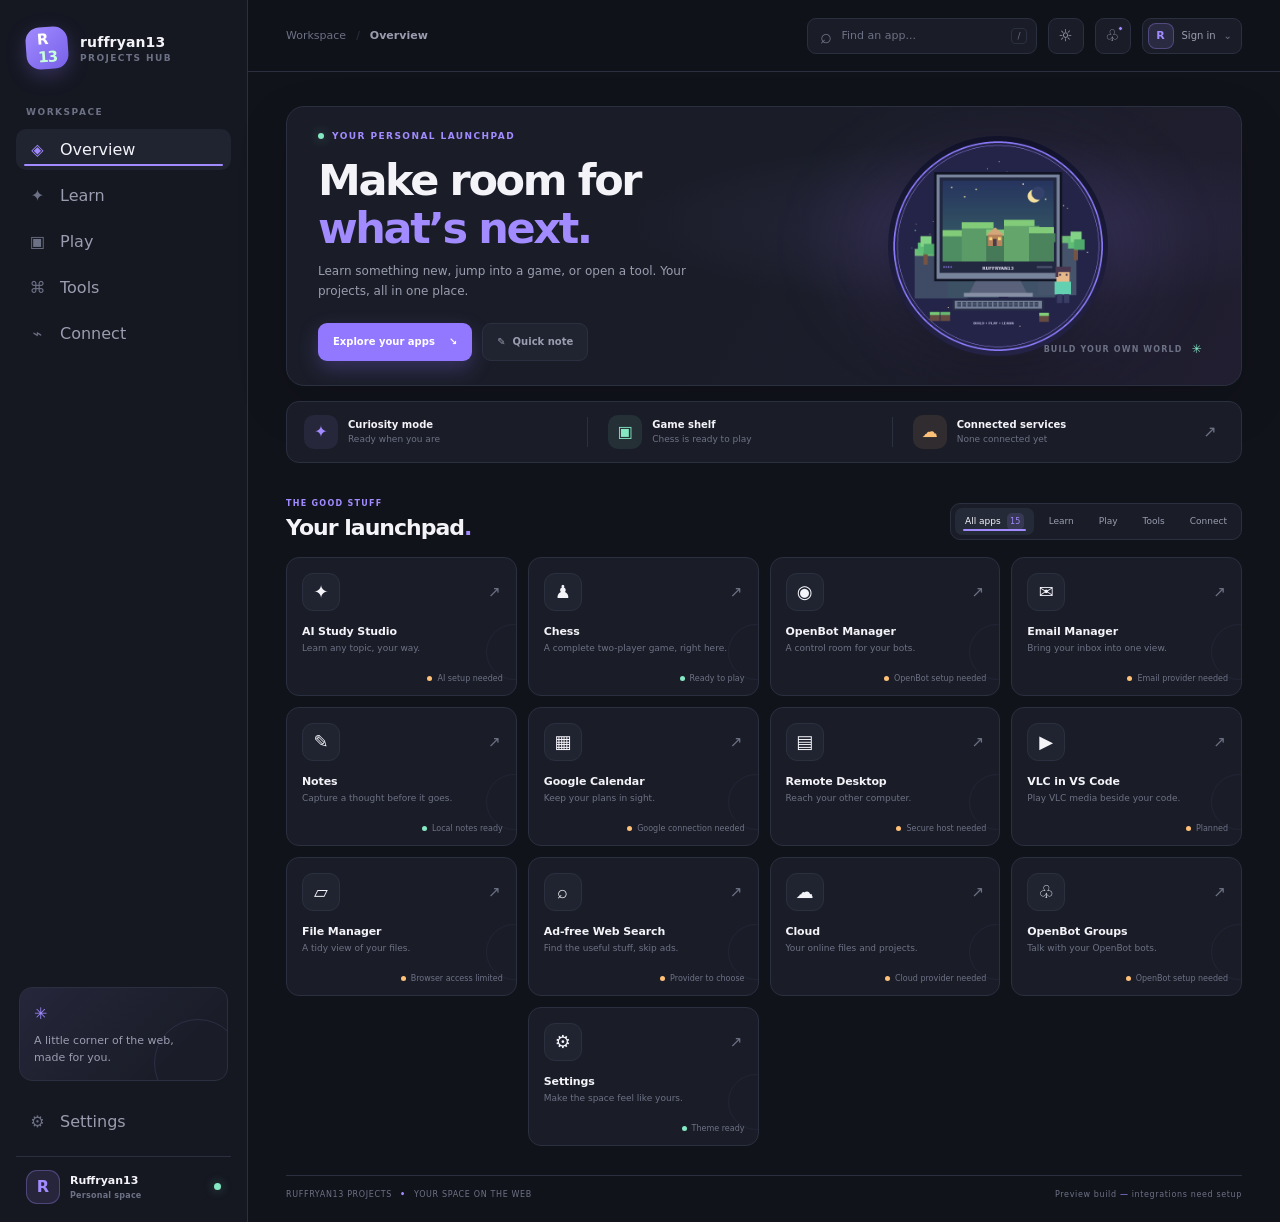
==== index.html @ ab5a40c3 "Embed global motion inline for immediate GitHub Pages coverage" ====
<!doctype html>
<html lang="en" data-theme="dark">
<head>
<meta charset="utf-8"><meta name="viewport" content="width=device-width,initial-scale=1"><meta name="theme-color" content="#11131b"><meta name="description" content="Ruffryan13 Projects — a personal hub for learning, games, and useful tools."><title>Ruffryan13 Projects</title>
<link rel="icon" href="ruffryan13-world.png" type="image/png">
<link rel="stylesheet" href="styles.css?v=motion-inline-v1">
<style>
html{scroll-behavior:smooth}.welcome-copy{animation:fadeUp .72s cubic-bezier(.22,1,.36,1) both}.hero-art-wrap{animation:heroIn .9s cubic-bezier(.22,1,.36,1) .08s both}.quick-strip,.launch-section{animation:fadeUp .65s cubic-bezier(.22,1,.36,1) .18s both}.app-card{animation:fadeUp .45s cubic-bezier(.22,1,.36,1) both;animation-delay:var(--app-delay,0ms);transition:transform .24s cubic-bezier(.22,1,.36,1),border-color .18s,background .18s}.app-card:hover{transform:translateY(-5px) scale(1.012)}.app-card:active{transform:translateY(-1px) scale(.985)}.app-card .card-arrow,.app-card .app-icon{transition:transform .24s cubic-bezier(.22,1,.36,1),filter .18s}.app-card:hover .card-arrow{transform:translate(3px,-3px) rotate(4deg)}.app-card:hover .app-icon{transform:rotate(-4deg) scale(1.08);filter:brightness(1.12)}.button,.icon-button,.filter-chip,.nav-item,.chess-control,.chess-bot-select,.chess-promotion-choice,.strip-arrow,.dialog-close{transition:transform .18s cubic-bezier(.22,1,.36,1),background .18s,color .18s,border-color .18s,box-shadow .18s}.button:hover,.icon-button:hover,.filter-chip:hover,.nav-item:hover,.chess-control:hover,.chess-bot-select:hover,.chess-promotion-choice:hover,.strip-arrow:hover,.dialog-close:hover{transform:translateY(-2px)}.button:active,.icon-button:active,.filter-chip:active,.nav-item:active,.chess-control:active,.chess-promotion-choice:active,.strip-arrow:active,.dialog-close:active{transform:translateY(0) scale(.96);transition-duration:.08s}.nav-item,.filter-chip{position:relative;overflow:hidden}.nav-item::after,.filter-chip::after{content:"";position:absolute;left:8px;right:8px;bottom:4px;height:2px;border-radius:99px;background:var(--purple);transform:scaleX(0);opacity:0;transition:transform .24s cubic-bezier(.22,1,.36,1),opacity .18s}.nav-item.active::after,.filter-chip.selected::after{transform:scaleX(1);opacity:1}.search-box{transition:transform .22s,border-color .18s,box-shadow .18s}.search-box:focus-within{transform:translateY(-1px);box-shadow:0 8px 24px #9277ff18}.notification-popover{transform-origin:top right;animation:popoverIn .22s cubic-bezier(.22,1,.36,1) both}.app-dialog[open]{animation:dialogIn .32s cubic-bezier(.22,1,.36,1) both}.toast.visible{animation:toastIn .34s cubic-bezier(.22,1,.36,1) both}.profile-chip{transition:transform .18s}.profile-chip:hover{transform:translateY(-2px)}.chess-square{transition:transform .12s,filter .12s,box-shadow .18s,background .18s}.chess-square:hover{filter:brightness(1.06);transform:scale(.975)}.chess-square:active{transform:scale(.92)}.chess-square.is-selected{animation:selectedSquare .32s cubic-bezier(.22,1,.36,1) both}.chess-square.is-last-move{animation:lastMoveGlow .42s ease both}.chess-piece{transition:transform .22s cubic-bezier(.22,1,.36,1),filter .18s}.chess-square:hover .chess-piece{transform:translateY(-3px) scale(1.04)}.chess-move-list li{animation:moveRowIn .28s cubic-bezier(.22,1,.36,1) both}.chess-promotion,.chess-draw-claim{animation:fadeUp .25s cubic-bezier(.22,1,.36,1) both}@keyframes fadeUp{from{opacity:0;transform:translateY(18px)}to{opacity:1;transform:translateY(0)}}@keyframes heroIn{from{opacity:0;transform:translateY(22px) scale(.94) rotate(1deg)}to{opacity:1;transform:translateY(0) scale(1) rotate(0)}}@keyframes popoverIn{from{opacity:0;transform:translateY(-8px) scale(.96)}to{opacity:1;transform:translateY(0) scale(1)}}@keyframes dialogIn{from{opacity:0;transform:translateY(16px) scale(.96)}to{opacity:1;transform:translateY(0) scale(1)}}@keyframes toastIn{from{opacity:0;transform:translateY(14px) scale(.98)}to{opacity:1;transform:translateY(0) scale(1)}}@keyframes selectedSquare{0%{transform:scale(.94)}55%{transform:scale(1.035)}100%{transform:scale(1)}}@keyframes lastMoveGlow{0%{filter:brightness(1.3)}100%{filter:brightness(1)}}@keyframes moveRowIn{from{opacity:0;transform:translateX(6px)}to{opacity:1;transform:translateX(0)}}@media(prefers-reduced-motion:reduce){html{scroll-behavior:auto}*,*::before,*::after{animation-duration:.01ms!important;animation-iteration-count:1!important;transition-duration:.01ms!important}}
</style>
<script src="chess.js?v=motion-inline-v1" defer></script><script src="app.js?v=motion-inline-v1" defer></script><script src="chess-bot-addon.js?v=motion-inline-v1" defer></script>
</head>
<body>
<div class="app-shell">
<aside class="sidebar" aria-label="Main navigation"><a class="brand" href="#" aria-label="Ruffryan13 Projects home"><span class="brand-mark">R<span>13</span></span><span class="brand-copy"><strong>ruffryan13</strong><small>PROJECTS HUB</small></span></a><div class="side-label">WORKSPACE</div><nav class="side-nav"><button class="nav-item active" data-filter="all"><span>◈</span> Overview</button><button class="nav-item" data-filter="learn"><span>✦</span> Learn</button><button class="nav-item" data-filter="play"><span>▣</span> Play</button><button class="nav-item" data-filter="tools"><span>⌘</span> Tools</button><button class="nav-item" data-filter="connect"><span>⌁</span> Connect</button></nav><div class="side-spacer"></div><div class="sidebar-note"><span class="note-spark">✳</span><p>A little corner of the web, made for you.</p></div><button class="nav-item side-settings" data-open="settings"><span>⚙</span> Settings</button><div class="profile-chip"><span class="avatar">R</span><span><strong>Ruffryan13</strong><small>Personal space</small></span><span class="profile-dot" aria-label="Offline preview"></span></div></aside>
<main class="main-content"><header class="topbar"><div class="breadcrumbs"><span>Workspace</span><i>/</i><strong id="crumb-current">Overview</strong></div><div class="top-actions"><label class="search-box"><span aria-hidden="true">⌕</span><input id="app-search" type="search" placeholder="Find an app..." aria-label="Find an app"><kbd>/</kbd></label><button class="icon-button" id="theme-toggle" aria-label="Switch to light theme" title="Toggle theme">☼</button><button class="icon-button notification-button" id="notification-toggle" aria-label="Show notifications" title="Notifications">♧<span class="notification-dot"></span></button><button class="user-button" data-open="login"><span class="avatar small">R</span><span>Sign in</span><span aria-hidden="true">⌄</span></button></div></header>
<div class="page-wrap"><section class="welcome-row"><div class="welcome-copy"><div class="eyebrow"><span class="live-pip"></span> YOUR PERSONAL LAUNCHPAD</div><h1>Make room for <em>what’s next.</em></h1><p>Learn something new, jump into a game, or open a tool. Your projects, all in one place.</p><div class="welcome-actions"><a class="button button-primary" href="#launchpad">Explore your apps <span aria-hidden="true">↘</span></a><button class="button button-quiet" data-open="notes">✎ &nbsp;Quick note</button></div></div><div class="hero-art-wrap"><div class="art-glow"></div><img class="hero-art" src="ruffryan13-world.png" alt="Square, circle-safe pixel-art computer overlooking a colorful block-built world"><span class="art-caption">BUILD YOUR OWN WORLD <b>✳</b></span></div></section>
<section class="quick-strip" aria-label="Quick status"><div class="quick-item"><span class="quick-icon purple">✦</span><span><strong>Curiosity mode</strong><small>Ready when you are</small></span></div><div class="quick-divider"></div><div class="quick-item"><span class="quick-icon green">▣</span><span><strong>Game shelf</strong><small id="game-status">Chess is ready to play</small></span></div><div class="quick-divider"></div><div class="quick-item"><span class="quick-icon orange">☁</span><span><strong>Connected services</strong><small>None connected yet</small></span></div><button class="strip-arrow" data-open="settings" aria-label="Open settings">↗</button></section>
<section class="launch-section" id="launchpad"><div class="section-heading"><div><div class="eyebrow">THE GOOD STUFF</div><h2 id="section-title">Your launchpad<span class="heading-dot">.</span></h2></div><div class="view-controls" role="group" aria-label="Filter apps"><button class="filter-chip selected" data-filter="all" aria-pressed="true">All apps <span id="app-count">15</span></button><button class="filter-chip" data-filter="learn" aria-pressed="false">Learn</button><button class="filter-chip" data-filter="play" aria-pressed="false">Play</button><button class="filter-chip" data-filter="tools" aria-pressed="false">Tools</button><button class="filter-chip" data-filter="connect" aria-pressed="false">Connect</button></div></div><div class="app-grid" id="app-grid" aria-live="polite"></div><p class="empty-state" id="empty-state" hidden>No apps match that search. Try another word.</p></section>
<footer class="page-footer"><span>RUFFRYAN13 PROJECTS <b>•</b> YOUR SPACE ON THE WEB</span><span>Preview build <i>—</i> integrations need setup</span></footer></div></main></div>
<div class="toast" id="toast" role="status" aria-live="polite"></div><div class="notification-popover" id="notification-popover" hidden><div class="popover-heading"><strong>Notifications</strong><button id="close-notifications" aria-label="Close notifications">×</button></div><p class="notification-empty">You’re all caught up.<br><span>Updates will show here when services are connected.</span></p></div>
<dialog class="app-dialog" id="app-dialog" aria-labelledby="dialog-title"><button class="dialog-close" id="dialog-close" aria-label="Close">×</button><div class="dialog-icon" id="dialog-icon">✦</div><div class="eyebrow" id="dialog-kicker">APP PREVIEW</div><h2 id="dialog-title">App details</h2><div class="dialog-status" id="dialog-status"></div><p class="dialog-description" id="dialog-description"></p><div id="dialog-extra"></div><div class="dialog-footnote" id="dialog-footnote"></div></dialog>
<script>(()=>{const grid=document.querySelector('#app-grid');function stagger(){grid?.querySelectorAll('.app-card').forEach((c,i)=>c.style.setProperty('--app-delay',`${Math.min(i*55,330)}ms`))}const o=new MutationObserver(stagger);if(grid)o.observe(grid,{childList:true});stagger();document.addEventListener('click',e=>{const t=e.target.closest('button,.button,a');if(!t||matchMedia('(prefers-reduced-motion: reduce)').matches)return;t.animate([{transform:'scale(1)'},{transform:'scale(.96)'},{transform:'scale(1)'}],{duration:180,easing:'cubic-bezier(.22,1,.36,1)'})});document.querySelectorAll('[data-filter]').forEach(b=>b.addEventListener('click',()=>setTimeout(stagger,20)));document.querySelector('#app-search')?.addEventListener('input',()=>setTimeout(stagger,20))})();</script>
</body></html>
---- styles.css ----
:root {
  color-scheme: dark;
  --page: #11131b;
  --sidebar: #151721;
  --panel: #1a1d28;
  --panel-2: #202431;
  --panel-hover: #252a38;
  --line: #2b3040;
  --text: #f3f3f8;
  --muted: #9a9daf;
  --quiet: #6d7185;
  --purple: #a18bff;
  --purple-bright: #9277ff;
  --mint: #86e8c3;
  --orange: #ffc078;
  --shadow: 0 18px 50px #00000028;
  font-family: Inter, ui-sans-serif, system-ui, -apple-system, BlinkMacSystemFont, "Segoe UI", sans-serif;
}

[data-theme="light"] {
  color-scheme: light;
  --page: #f5f5fa;
  --sidebar: #fbfbfe;
  --panel: #ffffff;
  --panel-2: #f0eff7;
  --panel-hover: #e8e5f5;
  --line: #deddea;
  --text: #202031;
  --muted: #65677d;
  --quiet: #85869a;
  --purple: #7051d7;
  --purple-bright: #7658df;
  --mint: #268566;
  --orange: #a56317;
  --shadow: 0 18px 50px #28204412;
}

* { box-sizing: border-box; }
html { scroll-behavior: smooth; }
body { margin: 0; min-width: 320px; background: var(--page); color: var(--text); }
button, input, textarea { font: inherit; }
button, a { -webkit-tap-highlight-color: transparent; }
button { color: inherit; }
a { color: inherit; text-decoration: none; }
button:focus-visible, a:focus-visible, input:focus-visible, textarea:focus-visible { outline: 2px solid var(--purple); outline-offset: 3px; }

.app-shell { display: grid; grid-template-columns: 248px minmax(0, 1fr); min-height: 100vh; }
.sidebar { display: flex; flex-direction: column; min-height: 100vh; padding: 27px 16px 18px; background: var(--sidebar); border-right: 1px solid var(--line); }
.brand { display: flex; align-items: center; gap: 12px; padding: 0 10px 38px; }
.brand-mark { display: grid; width: 42px; height: 42px; place-content: center; border-radius: 14px; background: linear-gradient(140deg, #a18bff, #7860e8); color: #fff; font-size: 15px; font-weight: 850; letter-spacing: -1px; box-shadow: 0 6px 20px #9078fa44; transform: rotate(-4deg); }
.brand-mark span { color: #c7ffdb; }
.brand-copy { display: grid; gap: 3px; }
.brand-copy strong { font-size: 14px; letter-spacing: .01em; }
.brand-copy small, .profile-chip small { color: var(--quiet); font-size: 9px; font-weight: 750; letter-spacing: .16em; }
.side-label { margin: 0 10px 12px; color: var(--quiet); font-size: 9px; font-weight: 800; letter-spacing: .17em; }
.side-nav { display: grid; gap: 5px; }
.nav-item { display: flex; width: 100%; align-items: center; gap: 13px; padding: 11px 12px; border: 0; border-radius: 10px; background: transparent; color: var(--muted); text-align: left; cursor: pointer; transition: background .18s ease, color .18s ease; }
.nav-item span { display: inline-grid; width: 19px; place-items: center; color: var(--quiet); font-size: 16px; }
.nav-item:hover, .nav-item.active { background: var(--panel-2); color: var(--text); }
.nav-item.active span { color: var(--purple); }
.side-spacer { flex: 1; min-height: 32px; }
.sidebar-note { position: relative; margin: 0 3px 20px; padding: 16px 14px 14px; overflow: hidden; border: 1px solid var(--line); border-radius: 13px; background: linear-gradient(135deg, #9a83ff16, transparent 75%), var(--panel); }
.sidebar-note::after { position: absolute; right: -15px; bottom: -27px; width: 86px; height: 86px; border: 1px solid #a18bff22; border-radius: 50%; content: ""; }
.note-spark { color: var(--purple); }
.sidebar-note p { max-width: 145px; margin: 9px 0 0; color: var(--muted); font-size: 11px; line-height: 1.55; }
.side-settings { margin-bottom: 14px; }
.profile-chip { display: flex; align-items: center; gap: 10px; padding: 13px 10px 0; border-top: 1px solid var(--line); }
.profile-chip > span:nth-child(2) { display: grid; flex: 1; gap: 4px; }
.profile-chip strong { font-size: 11px; }
.profile-chip small { font-size: 8px; letter-spacing: .03em; }
.avatar { display: grid; width: 34px; height: 34px; place-items: center; border: 1px solid #a18bff52; border-radius: 11px; background: #a18bff20; color: var(--purple); font-weight: 800; }
.avatar.small { width: 26px; height: 26px; border-radius: 8px; font-size: 11px; }
.profile-dot, .live-pip { width: 7px; height: 7px; border-radius: 50%; background: var(--mint); box-shadow: 0 0 11px #86e8c36b; }

.main-content { min-width: 0; }
.topbar { position: sticky; z-index: 3; top: 0; display: flex; height: 72px; align-items: center; justify-content: space-between; gap: 20px; padding: 0 38px; border-bottom: 1px solid var(--line); background: color-mix(in srgb, var(--page) 91%, transparent); backdrop-filter: blur(16px); }
.breadcrumbs { display: flex; align-items: center; gap: 10px; color: var(--quiet); font-size: 11px; }
.breadcrumbs i { color: var(--line); font-style: normal; }
.breadcrumbs strong { color: var(--muted); font-weight: 600; }
.top-actions { display: flex; align-items: center; gap: 11px; }
.search-box { display: flex; width: min(230px, 22vw); height: 36px; align-items: center; gap: 8px; padding: 0 9px 0 12px; border: 1px solid var(--line); border-radius: 9px; background: var(--panel); color: var(--quiet); }
.search-box > span { font-size: 20px; line-height: 1; }
.search-box input { width: 100%; min-width: 0; border: 0; outline: 0; background: transparent; color: var(--text); font-size: 11px; }
.search-box input::placeholder { color: var(--quiet); }
kbd { padding: 2px 5px; border: 1px solid var(--line); border-radius: 4px; color: var(--quiet); font-family: inherit; font-size: 9px; }
.icon-button { position: relative; display: grid; width: 36px; height: 36px; place-items: center; border: 1px solid var(--line); border-radius: 9px; background: var(--panel); color: var(--muted); cursor: pointer; font-size: 16px; }
.icon-button:hover { border-color: var(--purple); color: var(--text); }
.notification-dot { position: absolute; top: 7px; right: 7px; width: 5px; height: 5px; border: 1px solid var(--panel); border-radius: 50%; background: var(--purple); }
.user-button { display: flex; align-items: center; gap: 8px; padding: 4px 9px 4px 5px; border: 1px solid var(--line); border-radius: 9px; background: var(--panel); color: var(--muted); cursor: pointer; font-size: 10px; }
.user-button span:last-child { color: var(--quiet); }

.page-wrap { width: min(1160px, 100%); margin: 0 auto; padding: 34px 38px 23px; }
.welcome-row { position: relative; display: grid; min-height: 260px; grid-template-columns: 1.05fr .95fr; align-items: center; overflow: hidden; padding: 24px 31px; border: 1px solid var(--line); border-radius: 18px; background: radial-gradient(ellipse at 75% 42%, #8270db22, transparent 37%), linear-gradient(120deg, var(--panel) 0%, var(--panel) 49%, #201e30 100%); box-shadow: var(--shadow); }
[data-theme="light"] .welcome-row { background: radial-gradient(ellipse at 75% 42%, #8270db1c, transparent 37%), linear-gradient(120deg, var(--panel), #f1effa); }
.welcome-copy { position: relative; z-index: 1; }
.eyebrow { display: flex; align-items: center; gap: 8px; color: var(--purple); font-size: 9px; font-weight: 800; letter-spacing: .16em; }
.live-pip { width: 6px; height: 6px; }
h1 { max-width: 480px; margin: 15px 0 10px; font-size: clamp(29px, 4vw, 43px); font-weight: 750; letter-spacing: -.055em; line-height: 1.12; }
h1 em { color: var(--purple); font-style: normal; }
.welcome-copy > p { max-width: 400px; margin: 0; color: var(--muted); font-size: 12px; line-height: 1.65; }
.welcome-actions { display: flex; flex-wrap: wrap; gap: 10px; margin-top: 21px; }
.button { display: inline-flex; min-height: 38px; align-items: center; justify-content: center; gap: 14px; padding: 0 14px; border: 1px solid transparent; border-radius: 9px; cursor: pointer; font-size: 10px; font-weight: 700; transition: transform .18s ease, background .18s ease; }
.button:hover { transform: translateY(-2px); }
.button-primary { background: var(--purple-bright); color: #fff; box-shadow: 0 8px 20px #8166e64a; }
.button-primary:hover { background: #a18bff; }
.button-quiet { border-color: var(--line); background: var(--panel-2); color: var(--muted); }
.button-quiet:hover { background: var(--panel-hover); }
.hero-art-wrap { position: relative; display: grid; min-width: 0; height: 222px; place-items: center; }
.art-glow { position: absolute; width: 72%; height: 85%; border-radius: 50%; background: #9b7aff20; filter: blur(37px); }
.hero-art { position: relative; width: min(100%, 220px); aspect-ratio: 1; height: auto; border-radius: 50%; object-fit: cover; filter: drop-shadow(0 18px 26px #0000003b); }
.art-caption { position: absolute; right: 7px; bottom: 1px; display: flex; align-items: center; gap: 9px; color: var(--quiet); font-size: 8px; font-weight: 800; letter-spacing: .14em; }
.art-caption b { color: var(--mint); font-size: 12px; }

.quick-strip { display: flex; align-items: center; gap: 20px; margin-top: 15px; padding: 13px 17px; border: 1px solid var(--line); border-radius: 13px; background: var(--panel); }
.quick-item { display: flex; flex: 1; align-items: center; gap: 10px; min-width: 0; }
.quick-icon { display: grid; width: 34px; height: 34px; flex: 0 0 auto; place-items: center; border-radius: 10px; background: #a18bff17; color: var(--purple); }
.quick-icon.green { background: #86e8c317; color: var(--mint); }
.quick-icon.orange { background: #ffc07818; color: var(--orange); }
.quick-item > span:last-child { display: grid; gap: 4px; min-width: 0; }
.quick-item strong { overflow: hidden; font-size: 10px; font-weight: 700; text-overflow: ellipsis; white-space: nowrap; }
.quick-item small { overflow: hidden; color: var(--quiet); font-size: 9px; text-overflow: ellipsis; white-space: nowrap; }
.quick-divider { width: 1px; height: 30px; background: var(--line); }
.strip-arrow { display: grid; width: 28px; height: 28px; flex: 0 0 auto; place-items: center; border: 0; border-radius: 8px; background: transparent; color: var(--quiet); cursor: pointer; }
.strip-arrow:hover { background: var(--panel-hover); color: var(--text); }

.launch-section { padding-top: 36px; scroll-margin-top: 85px; }
.section-heading { display: flex; align-items: end; justify-content: space-between; gap: 20px; margin-bottom: 17px; }
.section-heading .eyebrow { font-size: 8px; }
h2 { margin: 7px 0 0; font-size: 22px; font-weight: 720; letter-spacing: -.045em; }
.heading-dot { color: var(--purple); }
.view-controls { display: flex; flex-wrap: wrap; gap: 5px; padding: 4px; border: 1px solid var(--line); border-radius: 10px; background: var(--panel); }
.filter-chip { display: flex; align-items: center; gap: 6px; min-height: 27px; padding: 0 10px; border: 0; border-radius: 7px; background: transparent; color: var(--muted); cursor: pointer; font-size: 9px; }
.filter-chip:hover { color: var(--text); }
.filter-chip.selected { background: var(--panel-hover); color: var(--text); }
.filter-chip span { display: inline-grid; min-width: 17px; height: 17px; place-items: center; border-radius: 5px; background: #a18bff24; color: var(--purple); font-size: 8px; }
.app-grid { display: grid; grid-template-columns: repeat(4, minmax(0, 1fr)); gap: 11px; }
.app-card { position: relative; display: flex; min-height: 139px; flex-direction: column; align-items: flex-start; padding: 15px; overflow: hidden; border: 1px solid var(--line); border-radius: 13px; background: var(--panel); text-align: left; cursor: pointer; transition: transform .2s ease, border-color .2s ease, background .2s ease; }
.app-card:hover { transform: translateY(-3px); border-color: #a18bff65; background: var(--panel-hover); }
.card-top { display: flex; width: 100%; align-items: center; justify-content: space-between; }
.app-icon { display: grid; width: 38px; height: 38px; place-items: center; border: 1px solid var(--line); border-radius: 11px; background: var(--panel-2); font-size: 18px; }
.card-arrow { color: var(--quiet); font-size: 15px; transition: transform .2s ease, color .2s ease; }
.app-card:hover .card-arrow { transform: translate(2px, -2px); color: var(--purple); }
.app-card h3 { margin: 14px 0 4px; font-size: 11px; font-weight: 720; letter-spacing: -.01em; }
.app-card p { margin: 0; color: var(--quiet); font-size: 9px; line-height: 1.45; }
.card-status { position: absolute; right: 13px; bottom: 12px; display: flex; align-items: center; gap: 5px; max-width: 60%; overflow: hidden; color: var(--quiet); font-size: 8px; text-overflow: ellipsis; white-space: nowrap; }
.card-status::before { width: 5px; height: 5px; flex: 0 0 auto; border-radius: 50%; background: var(--purple); content: ""; }
.card-status.ready::before { background: var(--mint); }
.card-status.pending::before { background: var(--orange); }
.app-card::after { position: absolute; right: -26px; bottom: 15px; width: 54px; height: 54px; border: 1px solid #a18bff10; border-radius: 50%; content: ""; pointer-events: none; }
.empty-state { padding: 38px 12px; color: var(--muted); text-align: center; font-size: 12px; }
.page-footer { display: flex; justify-content: space-between; gap: 12px; margin-top: 29px; padding-top: 14px; border-top: 1px solid var(--line); color: var(--quiet); font-size: 8px; letter-spacing: .08em; }
.page-footer b { padding: 0 5px; color: var(--purple); }
.page-footer i { color: var(--purple); font-style: normal; }

.app-dialog { position: fixed; width: min(440px, calc(100% - 32px)); max-height: min(85vh, 680px); padding: 27px; overflow-y: auto; border: 1px solid var(--line); border-radius: 17px; background: var(--panel); color: var(--text); box-shadow: 0 24px 90px #00000077; }
.app-dialog::backdrop { background: #05060bb8; backdrop-filter: blur(5px); }
.dialog-close { position: absolute; top: 14px; right: 14px; display: grid; width: 30px; height: 30px; place-items: center; border: 1px solid var(--line); border-radius: 8px; background: var(--panel-2); color: var(--muted); cursor: pointer; font-size: 19px; }
.dialog-icon { display: grid; width: 44px; height: 44px; margin-bottom: 18px; place-items: center; border: 1px solid var(--line); border-radius: 13px; background: var(--panel-2); font-size: 21px; }
.app-dialog .eyebrow { font-size: 8px; }
.app-dialog h2 { margin: 8px 0 12px; font-size: 25px; }
.dialog-status { display: inline-flex; align-items: center; gap: 6px; padding: 5px 8px; border: 1px solid var(--line); border-radius: 7px; background: var(--panel-2); color: var(--muted); font-size: 9px; }
.dialog-status::before { width: 6px; height: 6px; border-radius: 50%; background: var(--orange); content: ""; }
.dialog-description { margin: 16px 0; color: var(--muted); font-size: 12px; line-height: 1.65; }
.dialog-footnote { margin-top: 19px; padding-top: 13px; border-top: 1px solid var(--line); color: var(--quiet); font-size: 9px; line-height: 1.5; }
.app-dialog.chess-dialog { width: min(920px, calc(100% - 32px)); max-height: min(92vh, 920px); }
.chess-dialog .dialog-description { margin-bottom: 12px; }
.chess-dialog .dialog-footnote { margin-top: 13px; }
.chess-dialog .dialog-status::before { background: var(--mint); }
.chess-game { margin-top: 12px; }
.chess-toolbar { display: flex; align-items: flex-start; justify-content: space-between; gap: 14px; margin-bottom: 15px; }
.chess-status-block { min-width: 0; }
.chess-overline { margin: 0 0 4px; color: var(--quiet); font-size: 8px; font-weight: 750; letter-spacing: .12em; }
.chess-status { margin: 0; color: var(--text); font-size: 13px; font-weight: 750; }
.chess-hint { margin: 5px 0 0; color: var(--muted); font-size: 10px; line-height: 1.5; }
.chess-actions { display: flex; flex-wrap: wrap; justify-content: flex-end; gap: 6px; }
.chess-control { min-height: 32px; padding: 0 9px; border: 1px solid var(--line); border-radius: 8px; background: var(--panel-2); color: var(--muted); cursor: pointer; font-size: 9px; font-weight: 650; }
.chess-control:hover:not(:disabled), .chess-promotion-choice:hover { border-color: var(--purple); color: var(--text); }
.chess-control:disabled { cursor: not-allowed; opacity: .45; }
.chess-new-game { color: var(--text); }
.chess-main-layout { display: grid; grid-template-columns: minmax(0, 1fr) 175px; align-items: start; gap: 14px; }
.chess-board-wrap { width: 100%; max-width: 600px; overflow: hidden; border: 3px solid #53654e; border-radius: 8px; background: #53654e; box-shadow: 0 10px 24px #00000024; }
.chess-board { display: grid; width: 100%; aspect-ratio: 1; grid-template-columns: repeat(8, minmax(0, 1fr)); grid-template-rows: repeat(8, minmax(0, 1fr)); overflow: hidden; }
.chess-square { position: relative; display: grid; min-width: 0; min-height: 0; place-items: center; padding: 0; border: 0; cursor: pointer; }
.chess-square.light-square { background: #e8dfc7; }
.chess-square.dark-square { background: #78936d; }
.chess-square.is-last-move { box-shadow: inset 0 0 0 999px #f4c95d45; }
.chess-square.is-check { box-shadow: inset 0 0 0 999px #e75a5a91; }
.chess-square.is-selected { outline: 3px solid #9277ff; outline-offset: -3px; z-index: 1; }
.chess-square:focus-visible { outline: 3px solid #7f63ff; outline-offset: -3px; z-index: 2; }
.chess-square.is-legal::after { position: absolute; z-index: 1; width: 27%; height: 27%; border-radius: 50%; background: #202a35a8; content: ""; pointer-events: none; }
.chess-square.is-legal.is-capture::after { width: 83%; height: 83%; border: 3px solid #202a35a8; background: transparent; }
.chess-piece { z-index: 1; font-family: "DejaVu Sans", "Segoe UI Symbol", sans-serif; font-size: clamp(24px, 5.2vw, 55px); line-height: 1; user-select: none; }
.white-piece { color: #fffdf6; filter: drop-shadow(0 1px 1px #28302c) drop-shadow(0 2px 2px #28302c); }
.black-piece { color: #20242b; filter: drop-shadow(0 1px 1px #fffdf6); }
.chess-rank, .chess-file { position: absolute; z-index: 2; color: #28302c; font-size: clamp(7px, 1.1vw, 10px); font-weight: 800; line-height: 1; pointer-events: none; }
.chess-rank { top: 3px; left: 4px; }
.chess-file { right: 4px; bottom: 3px; }
.dark-square .chess-rank, .dark-square .chess-file { color: #f7f4e9; }
.chess-move-panel { min-width: 0; padding: 12px; border: 1px solid var(--line); border-radius: 10px; background: var(--page); }
.chess-move-panel h3 { margin: 0 0 10px; color: var(--muted); font-size: 9px; letter-spacing: .08em; text-transform: uppercase; }
.chess-move-list { display: grid; max-height: min(60vh, 475px); grid-template-columns: 1fr; gap: 2px; margin: 0; padding: 0; overflow-y: auto; list-style: none; }
.chess-move-list li { display: grid; grid-template-columns: 24px minmax(0, 1fr) minmax(0, 1fr); gap: 4px; padding: 5px 4px; border-radius: 5px; color: var(--text); font-size: 10px; font-variant-numeric: tabular-nums; }
.chess-move-list li:nth-child(odd) { background: var(--panel-2); }
.chess-move-number { color: var(--quiet); }
.chess-promotion, .chess-draw-claim { display: flex; align-items: center; flex-wrap: wrap; gap: 10px; margin-top: 12px; padding: 9px 11px; border: 1px solid var(--line); border-radius: 9px; background: var(--page); color: var(--muted); font-size: 10px; }
.chess-promotion[hidden], .chess-draw-claim[hidden] { display: none; }
.chess-promotion-options { display: flex; gap: 5px; }
.chess-promotion-choice { display: grid; width: 34px; height: 34px; place-items: center; border: 1px solid var(--line); border-radius: 7px; background: var(--panel-2); color: var(--text); cursor: pointer; font-size: 22px; }
.chess-draw-claim { justify-content: space-between; }
.module-box { margin-top: 13px; padding: 13px; border: 1px solid var(--line); border-radius: 11px; background: var(--page); }
.module-box label { display: block; margin-bottom: 8px; color: var(--muted); font-size: 10px; font-weight: 650; }
.module-box textarea, .module-box input { width: 100%; border: 1px solid var(--line); border-radius: 8px; background: var(--panel); color: var(--text); font-size: 11px; }
.module-box textarea { min-height: 105px; padding: 10px; resize: vertical; }
.module-box input { min-height: 37px; padding: 0 10px; }
.module-box .button { margin-top: 9px; }
.module-output { margin: 10px 0 0; color: var(--muted); font-size: 10px; line-height: 1.55; }
.module-box .local-note { margin: 9px 0 0; color: var(--quiet); font-size: 9px; line-height: 1.5; }
.settings-row { display: flex; align-items: center; justify-content: space-between; gap: 10px; margin-top: 9px; padding: 10px 0; border-top: 1px solid var(--line); color: var(--muted); font-size: 10px; }
.settings-row:first-child { border-top: 0; }
.toggle-button { min-width: 58px; padding: 6px 9px; border: 1px solid var(--line); border-radius: 7px; background: var(--panel-2); color: var(--text); cursor: pointer; font-size: 9px; }
.toast { position: fixed; z-index: 10; right: 24px; bottom: 24px; max-width: min(350px, calc(100vw - 32px)); padding: 12px 15px; transform: translateY(15px); border: 1px solid var(--line); border-radius: 10px; background: var(--panel); color: var(--text); opacity: 0; pointer-events: none; box-shadow: var(--shadow); font-size: 11px; transition: opacity .2s ease, transform .2s ease; }
.toast.visible { transform: translateY(0); opacity: 1; }
.notification-popover { position: fixed; z-index: 5; top: 61px; right: 123px; width: 280px; padding: 15px; border: 1px solid var(--line); border-radius: 12px; background: var(--panel); box-shadow: var(--shadow); }
.popover-heading { display: flex; align-items: center; justify-content: space-between; font-size: 11px; }
.popover-heading button { border: 0; background: transparent; color: var(--muted); cursor: pointer; font-size: 18px; }
.notification-empty { margin: 18px 0 4px; color: var(--text); text-align: center; font-size: 11px; line-height: 1.7; }
.notification-empty span { color: var(--quiet); font-size: 9px; }

@media (max-width: 1050px) {
  .app-shell { grid-template-columns: 210px minmax(0, 1fr); }
  .topbar { padding-right: 24px; padding-left: 24px; }
  .page-wrap { padding-right: 24px; padding-left: 24px; }
  .app-grid { grid-template-columns: repeat(3, minmax(0, 1fr)); }
  .welcome-row { grid-template-columns: 1.1fr .9fr; }
}
@media (max-width: 760px) {
  .app-shell { display: block; }
  .sidebar { position: sticky; z-index: 4; top: 0; display: flex; min-height: 0; flex-direction: row; align-items: center; justify-content: space-between; gap: 8px; padding: 10px 14px; border-right: 0; border-bottom: 1px solid var(--line); }
  .brand { gap: 8px; padding: 0; }
  .brand-mark { width: 35px; height: 35px; border-radius: 11px; font-size: 12px; }
  .brand-copy strong { font-size: 11px; }
  .brand-copy small { font-size: 7px; }
  .side-label, .side-spacer, .sidebar-note, .profile-chip { display: none; }
  .side-nav { display: flex; gap: 2px; }
  .nav-item { width: auto; justify-content: center; gap: 0; padding: 9px 10px; font-size: 0; }
  .nav-item span { font-size: 16px; }
  .side-settings { margin: 0; }
  .topbar { position: relative; height: 57px; padding: 0 14px; }
  .top-actions { gap: 6px; }
  .search-box { width: clamp(110px, 31vw, 210px); }
  .user-button { padding-right: 6px; font-size: 0; }
  .user-button span:last-child { font-size: 10px; }
  .page-wrap { padding: 19px 14px 18px; }
  .welcome-row { min-height: 240px; grid-template-columns: 1fr; padding: 24px 20px 11px; }
  .welcome-copy { max-width: 540px; }
  .welcome-copy > p { max-width: 400px; }
  .hero-art-wrap { position: absolute; right: -10px; bottom: -9px; width: 48%; height: 132px; opacity: .73; }
  .hero-art { width: 124px; height: 124px; }
  .art-caption { display: none; }
  .welcome-actions { margin-top: 17px; }
  .quick-strip { gap: 10px; padding: 10px; }
  .quick-divider { height: 25px; }
  .quick-item { gap: 7px; }
  .quick-icon { width: 28px; height: 28px; }
  .quick-item strong { font-size: 9px; }
  .quick-item small { font-size: 8px; }
  .strip-arrow { display: none; }
  .launch-section { padding-top: 29px; }
  .section-heading { display: block; }
  .view-controls { margin-top: 14px; width: max-content; max-width: 100%; overflow-x: auto; }
  .filter-chip { padding: 0 8px; }
  .app-grid { grid-template-columns: repeat(2, minmax(0, 1fr)); gap: 8px; }
  .app-card { min-height: 132px; padding: 12px; }
  .page-footer { flex-direction: column; font-size: 7px; }
  .notification-popover { top: 119px; right: 13px; }
}
@media (max-width: 390px) {
  .brand-copy { display: none; }
  .nav-item { padding: 8px; }
  .breadcrumbs { font-size: 10px; }
  .breadcrumbs > span, .breadcrumbs i { display: none; }
  .topbar { gap: 5px; }
  .top-actions { gap: 5px; }
  .search-box { width: 105px; }
  .icon-button { width: 32px; height: 32px; }
  h1 { font-size: 29px; }
  .quick-strip { gap: 7px; }
  .quick-item { gap: 5px; }
  .quick-item small { font-size: 7px; }
}
@media (max-width: 620px) {
  .app-dialog.chess-dialog { width: calc(100% - 20px); padding: 20px 15px; }
  .chess-toolbar { flex-direction: column; }
  .chess-actions { justify-content: flex-start; }
  .chess-main-layout { grid-template-columns: minmax(0, 1fr); }
  .chess-board-wrap { margin: 0 auto; }
  .chess-move-panel { max-height: 155px; }
  .chess-move-list { max-height: 110px; }
  .chess-piece { font-size: clamp(22px, 10vw, 44px); }
}
@media (prefers-reduced-motion: reduce) {
  *, *::before, *::after { scroll-behavior: auto !important; transition-duration: .01ms !important; animation-duration: .01ms !important; }
}
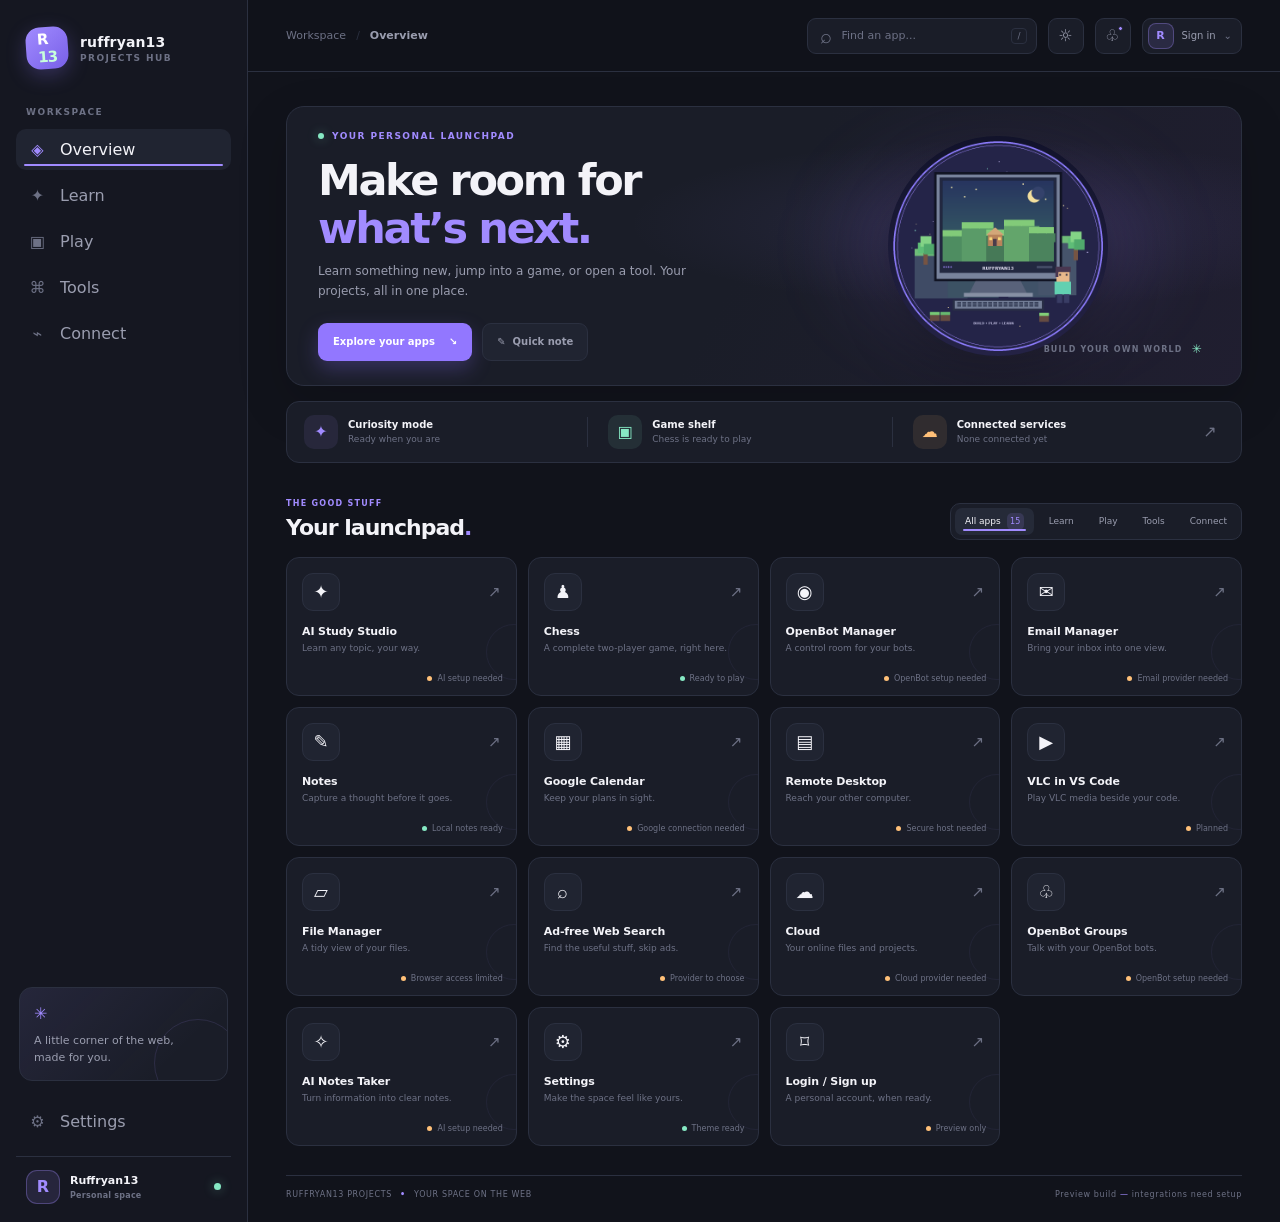
==== commit e8cd284d: "Add launchpad sign-in screen" ====
--- a/index.html
+++ b/index.html
@@ -20,4 +20,78 @@
 <div class="toast" id="toast" role="status" aria-live="polite"></div><div class="notification-popover" id="notification-popover" hidden><div class="popover-heading"><strong>Notifications</strong><button id="close-notifications" aria-label="Close notifications">×</button></div><p class="notification-empty">You’re all caught up.<br><span>Updates will show here when services are connected.</span></p></div>
 <dialog class="app-dialog" id="app-dialog" aria-labelledby="dialog-title"><button class="dialog-close" id="dialog-close" aria-label="Close">×</button><div class="dialog-icon" id="dialog-icon">✦</div><div class="eyebrow" id="dialog-kicker">APP PREVIEW</div><h2 id="dialog-title">App details</h2><div class="dialog-status" id="dialog-status"></div><p class="dialog-description" id="dialog-description"></p><div id="dialog-extra"></div><div class="dialog-footnote" id="dialog-footnote"></div></dialog>
 <script>(()=>{const grid=document.querySelector('#app-grid');function stagger(){grid?.querySelectorAll('.app-card').forEach((c,i)=>c.style.setProperty('--app-delay',`${Math.min(i*55,330)}ms`))}const o=new MutationObserver(stagger);if(grid)o.observe(grid,{childList:true});stagger();document.addEventListener('click',e=>{const t=e.target.closest('button,.button,a');if(!t||matchMedia('(prefers-reduced-motion: reduce)').matches)return;t.animate([{transform:'scale(1)'},{transform:'scale(.96)'},{transform:'scale(1)'}],{duration:180,easing:'cubic-bezier(.22,1,.36,1)'})});document.querySelectorAll('[data-filter]').forEach(b=>b.addEventListener('click',()=>setTimeout(stagger,20)));document.querySelector('#app-search')?.addEventListener('input',()=>setTimeout(stagger,20))})();</script>
+<style>
+.login-panel{margin-top:14px;padding:17px;border:1px solid var(--line);border-radius:12px;background:var(--page)}
+.login-form{display:grid;gap:12px}
+.login-field{display:grid;gap:6px;color:var(--muted);font-size:10px;font-weight:650}
+.login-field input{width:100%;min-height:40px;padding:0 11px;border:1px solid var(--line);border-radius:8px;background:var(--panel);color:var(--text);font:inherit;font-weight:400}
+.login-password-wrap{display:flex;gap:7px}
+.login-password-wrap input{min-width:0}
+.login-password-toggle{padding:0 10px;border:1px solid var(--line);border-radius:8px;background:var(--panel-2);color:var(--muted);cursor:pointer;font-size:10px}
+.login-submit{width:100%;min-height:40px;margin-top:3px;border:0;border-radius:8px;background:var(--purple-bright);color:#fff;cursor:pointer;font-size:11px;font-weight:750}
+.login-submit:hover{background:#a18bff}
+.login-feedback{min-height:1.5em;margin:0;color:var(--mint);font-size:10px;line-height:1.5}
+.login-signup{margin-top:15px;padding-top:13px;border-top:1px solid var(--line);color:var(--muted);font-size:10px;line-height:1.55}
+.login-signup button{display:block;width:100%;min-height:38px;margin-top:8px;border:1px solid var(--line);border-radius:8px;background:var(--panel-2);color:var(--quiet);font-size:10px;font-weight:700}
+.login-signup p{margin:7px 0 0;color:var(--quiet)}
+.login-submit:focus-visible,.login-password-toggle:focus-visible,.login-signup button:focus-visible{outline:2px solid var(--purple);outline-offset:3px}
+</style>
+<script>
+document.addEventListener("click", (event) => {
+  if (!(event.target instanceof Element)) return;
+  const trigger = event.target.closest('[data-open="login"], [data-app="login"]');
+  if (!trigger) return;
+  event.preventDefault();
+  event.stopImmediatePropagation();
+
+  const dialog = document.querySelector("#app-dialog");
+  const extra = document.querySelector("#dialog-extra");
+  dialog.classList.remove("chess-dialog");
+  document.querySelector("#dialog-icon").textContent = "⌑";
+  document.querySelector("#dialog-kicker").textContent = "ACCOUNT ACCESS";
+  document.querySelector("#dialog-title").textContent = "Welcome back";
+  document.querySelector("#dialog-status").textContent = "Sign-in preview";
+  document.querySelector("#dialog-description").textContent = "Sign in to your Ruffryan13 Projects account.";
+  document.querySelector("#dialog-footnote").textContent = "Account sign-in is not connected yet. This preview does not send or save your credentials.";
+  extra.innerHTML = `
+    <section class="login-panel" aria-label="Sign in">
+      <form class="login-form" id="login-form">
+        <label class="login-field" for="login-email">Email address
+          <input id="login-email" name="email" type="email" autocomplete="username" required autofocus>
+        </label>
+        <label class="login-field" for="login-password">Password
+          <span class="login-password-wrap">
+            <input id="login-password" name="password" type="password" autocomplete="current-password" required>
+            <button class="login-password-toggle" id="login-password-toggle" type="button" aria-pressed="false">Show</button>
+          </span>
+        </label>
+        <button class="login-submit" type="submit">Sign in</button>
+        <p class="login-feedback" id="login-feedback" role="status" aria-live="polite"></p>
+      </form>
+      <div class="login-signup">
+        <span>New here?</span>
+        <button type="button" disabled aria-disabled="true">Sign-up disabled</button>
+        <p>New registrations are blocked by the admin for now.</p>
+      </div>
+    </section>`;
+  dialog.showModal();
+}, true);
+
+document.addEventListener("click", (event) => {
+  if (!(event.target instanceof Element)) return;
+  const toggle = event.target.closest("#login-password-toggle");
+  if (!toggle) return;
+  const password = document.querySelector("#login-password");
+  const visible = password.type === "password";
+  password.type = visible ? "text" : "password";
+  toggle.textContent = visible ? "Hide" : "Show";
+  toggle.setAttribute("aria-pressed", String(visible));
+});
+
+document.addEventListener("submit", (event) => {
+  if (!(event.target instanceof HTMLFormElement) || event.target.id !== "login-form") return;
+  event.preventDefault();
+  document.querySelector("#login-feedback").textContent = "Sign-in is not connected yet. No information was sent or saved.";
+});
+</script>
 </body></html>
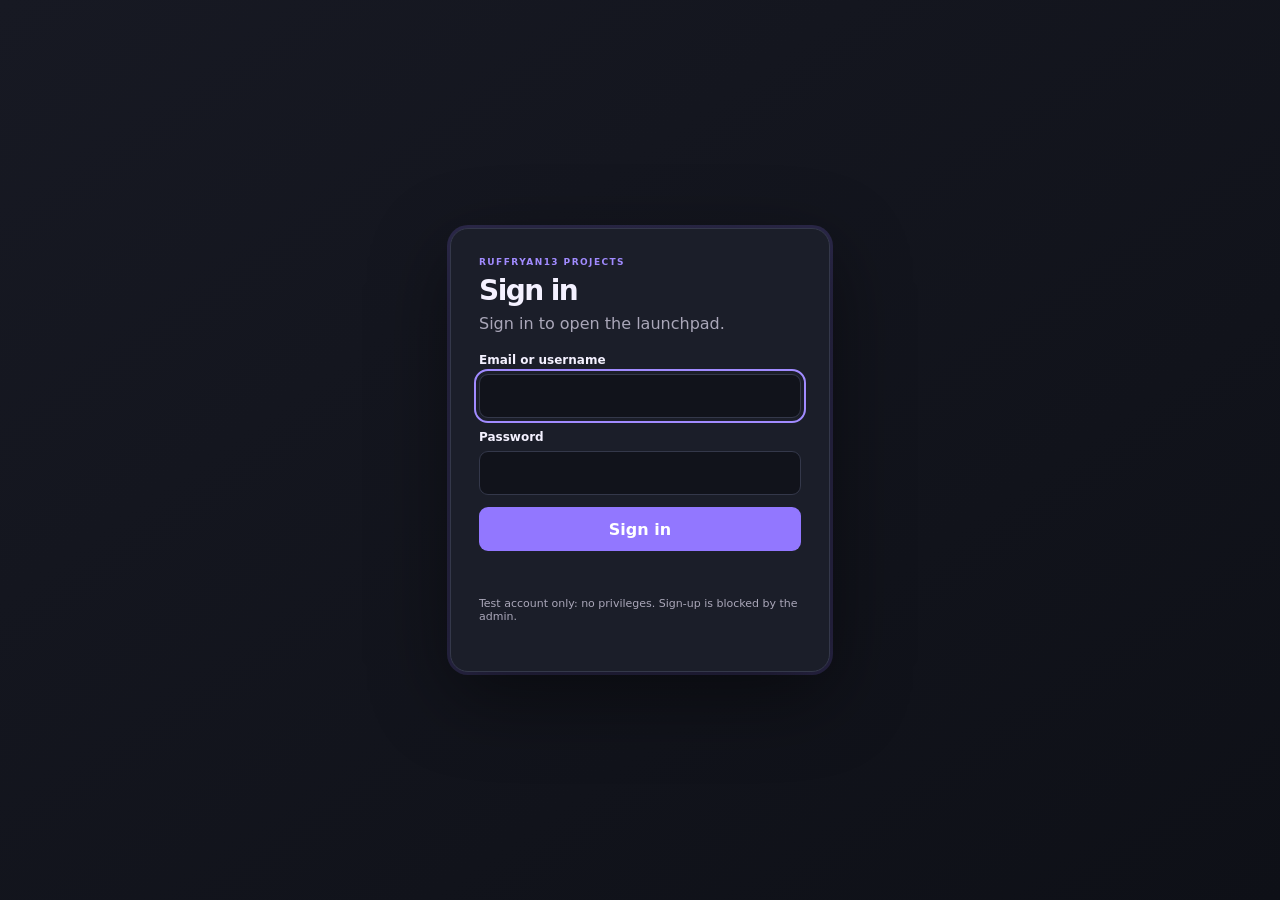
==== commit 9d3f3cf6: "Require remembered test login before launchpad content" ====
--- a/index.html
+++ b/index.html
@@ -3,11 +3,19 @@
 <head>
 <meta charset="utf-8"><meta name="viewport" content="width=device-width,initial-scale=1"><meta name="theme-color" content="#11131b"><meta name="description" content="Ruffryan13 Projects — a personal hub for learning, games, and useful tools."><title>Ruffryan13 Projects</title>
 <link rel="icon" href="ruffryan13-world.png" type="image/png">
-<link rel="stylesheet" href="styles.css?v=motion-inline-v1">
+<link rel="stylesheet" href="styles.css?v=auth-gate-20261125">
 <style>
-html{scroll-behavior:smooth}.welcome-copy{animation:fadeUp .72s cubic-bezier(.22,1,.36,1) both}.hero-art-wrap{animation:heroIn .9s cubic-bezier(.22,1,.36,1) .08s both}.quick-strip,.launch-section{animation:fadeUp .65s cubic-bezier(.22,1,.36,1) .18s both}.app-card{animation:fadeUp .45s cubic-bezier(.22,1,.36,1) both;animation-delay:var(--app-delay,0ms);transition:transform .24s cubic-bezier(.22,1,.36,1),border-color .18s,background .18s}.app-card:hover{transform:translateY(-5px) scale(1.012)}.app-card:active{transform:translateY(-1px) scale(.985)}.app-card .card-arrow,.app-card .app-icon{transition:transform .24s cubic-bezier(.22,1,.36,1),filter .18s}.app-card:hover .card-arrow{transform:translate(3px,-3px) rotate(4deg)}.app-card:hover .app-icon{transform:rotate(-4deg) scale(1.08);filter:brightness(1.12)}.button,.icon-button,.filter-chip,.nav-item,.chess-control,.chess-bot-select,.chess-promotion-choice,.strip-arrow,.dialog-close{transition:transform .18s cubic-bezier(.22,1,.36,1),background .18s,color .18s,border-color .18s,box-shadow .18s}.button:hover,.icon-button:hover,.filter-chip:hover,.nav-item:hover,.chess-control:hover,.chess-bot-select:hover,.chess-promotion-choice:hover,.strip-arrow:hover,.dialog-close:hover{transform:translateY(-2px)}.button:active,.icon-button:active,.filter-chip:active,.nav-item:active,.chess-control:active,.chess-promotion-choice:active,.strip-arrow:active,.dialog-close:active{transform:translateY(0) scale(.96);transition-duration:.08s}.nav-item,.filter-chip{position:relative;overflow:hidden}.nav-item::after,.filter-chip::after{content:"";position:absolute;left:8px;right:8px;bottom:4px;height:2px;border-radius:99px;background:var(--purple);transform:scaleX(0);opacity:0;transition:transform .24s cubic-bezier(.22,1,.36,1),opacity .18s}.nav-item.active::after,.filter-chip.selected::after{transform:scaleX(1);opacity:1}.search-box{transition:transform .22s,border-color .18s,box-shadow .18s}.search-box:focus-within{transform:translateY(-1px);box-shadow:0 8px 24px #9277ff18}.notification-popover{transform-origin:top right;animation:popoverIn .22s cubic-bezier(.22,1,.36,1) both}.app-dialog[open]{animation:dialogIn .32s cubic-bezier(.22,1,.36,1) both}.toast.visible{animation:toastIn .34s cubic-bezier(.22,1,.36,1) both}.profile-chip{transition:transform .18s}.profile-chip:hover{transform:translateY(-2px)}.chess-square{transition:transform .12s,filter .12s,box-shadow .18s,background .18s}.chess-square:hover{filter:brightness(1.06);transform:scale(.975)}.chess-square:active{transform:scale(.92)}.chess-square.is-selected{animation:selectedSquare .32s cubic-bezier(.22,1,.36,1) both}.chess-square.is-last-move{animation:lastMoveGlow .42s ease both}.chess-piece{transition:transform .22s cubic-bezier(.22,1,.36,1),filter .18s}.chess-square:hover .chess-piece{transform:translateY(-3px) scale(1.04)}.chess-move-list li{animation:moveRowIn .28s cubic-bezier(.22,1,.36,1) both}.chess-promotion,.chess-draw-claim{animation:fadeUp .25s cubic-bezier(.22,1,.36,1) both}@keyframes fadeUp{from{opacity:0;transform:translateY(18px)}to{opacity:1;transform:translateY(0)}}@keyframes heroIn{from{opacity:0;transform:translateY(22px) scale(.94) rotate(1deg)}to{opacity:1;transform:translateY(0) scale(1) rotate(0)}}@keyframes popoverIn{from{opacity:0;transform:translateY(-8px) scale(.96)}to{opacity:1;transform:translateY(0) scale(1)}}@keyframes dialogIn{from{opacity:0;transform:translateY(16px) scale(.96)}to{opacity:1;transform:translateY(0) scale(1)}}@keyframes toastIn{from{opacity:0;transform:translateY(14px) scale(.98)}to{opacity:1;transform:translateY(0) scale(1)}}@keyframes selectedSquare{0%{transform:scale(.94)}55%{transform:scale(1.035)}100%{transform:scale(1)}}@keyframes lastMoveGlow{0%{filter:brightness(1.3)}100%{filter:brightness(1)}}@keyframes moveRowIn{from{opacity:0;transform:translateX(6px)}to{opacity:1;transform:translateX(0)}}@media(prefers-reduced-motion:reduce){html{scroll-behavior:auto}*,*::before,*::after{animation-duration:.01ms!important;animation-iteration-count:1!important;transition-duration:.01ms!important}}
+html.auth-required .app-shell{display:none!important}html.auth-required{overflow:hidden}
+.login-gate{position:fixed;inset:0;z-index:10000;display:grid;place-items:center;padding:20px;background:linear-gradient(145deg,#171923,#0e1017)}
+.login-gate[hidden]{display:none}.login-gate-card{width:min(380px,100%);padding:28px;border:1px solid #34384a;border-radius:18px;background:#1b1e29;box-shadow:0 24px 80px #0007;color:#f4f1ff}.login-gate-card h1{margin:8px 0 8px;font-size:28px}.login-gate-card p{margin:0 0 20px;color:#aaa7b9}.login-gate-form{display:grid;gap:12px}.login-gate-form label{display:grid;gap:7px;font-size:12px;font-weight:700}.login-gate-form input{width:100%;box-sizing:border-box;min-height:44px;border:1px solid #34384a;border-radius:9px;background:#11131b;color:#fff;padding:0 12px}.login-gate-form button{min-height:44px;border:0;border-radius:9px;background:#9277ff;color:#fff;font-weight:800;cursor:pointer}.login-gate-error{min-height:18px;margin:0!important;color:#ff9c9c!important;font-size:12px}.login-gate-note{margin-top:16px!important;font-size:11px}.login-gate-card:focus-within{box-shadow:0 24px 80px #0007,0 0 0 3px #9277ff33}
 </style>
-<script src="chess.js?v=motion-inline-v1" defer></script><script src="app.js?v=motion-inline-v1" defer></script><script src="chess-bot-addon.js?v=motion-inline-v1" defer></script>
+<script>
+(()=>{const KEY="ruffryan13-test-session";function signedIn(){try{return localStorage.getItem(KEY)==="ruffryan13"}catch(error){return false}}window.__ruffryan13SignedIn=signedIn();if(!window.__ruffryan13SignedIn)document.documentElement.classList.add("auth-required");document.addEventListener("submit",event=>{if(!(event.target instanceof HTMLFormElement)||event.target.id!=="login-form")return;event.preventDefault();event.stopImmediatePropagation();const identity=document.querySelector("#login-email")?.value.trim().toLowerCase()||"";const password=document.querySelector("#login-password")?.value||"";if((identity!=="ruffryan13"&&identity!=="ruffryan13@localhost")||password!=="1234"){const feedback=document.querySelector("#login-feedback");if(feedback)feedback.textContent="Those test account details are not accepted.";document.querySelector("#login-password")?.select();return}try{localStorage.setItem(KEY,"ruffryan13")}catch(error){}unlockLaunchpad()},true);function unlockLaunchpad(){window.__ruffryan13SignedIn=true;document.documentElement.classList.remove("auth-required");document.querySelector("#app-dialog")?.close();document.querySelector("#ruffryan13-login-gate")?.remove();const userLabel=document.querySelector(".user-button span:nth-child(2)");if(userLabel)userLabel.textContent="Signed in";document.querySelector(".user-button")?.setAttribute("aria-label","Ruffryan13 test account signed in — sign out")}
+window.addEventListener("DOMContentLoaded",()=>{if(signedIn())unlockLaunchpad();else{const gate=document.createElement("div");gate.id="ruffryan13-login-gate";gate.className="login-gate";gate.innerHTML=`<main class="login-gate-card" aria-label="Sign in"><div class="eyebrow">RUFFRYAN13 PROJECTS</div><h1>Sign in</h1><p>Sign in to open the launchpad.</p><form class="login-gate-form" id="ruffryan13-login-gate-form"><label>Email or username<input id="ruffryan13-gate-email" name="email" type="text" autocomplete="username" required autofocus></label><label>Password<input id="ruffryan13-gate-password" name="password" type="password" autocomplete="current-password" required></label><button type="submit">Sign in</button><p class="login-gate-error" id="ruffryan13-gate-error" role="alert"></p></form><p class="login-gate-note">Test account only: no privileges. Sign-up is blocked by the admin.</p></main>`;document.body.appendChild(gate);const form=gate.querySelector("form");form.addEventListener("submit",event=>{event.preventDefault();const identity=gate.querySelector("#ruffryan13-gate-email").value.trim().toLowerCase();const password=gate.querySelector("#ruffryan13-gate-password").value;if((identity!=="ruffryan13"&&identity!=="ruffryan13@localhost")||password!=="1234"){gate.querySelector("#ruffryan13-gate-error").textContent="Those test account details are not accepted.";gate.querySelector("#ruffryan13-gate-password").select();return}try{localStorage.setItem(KEY,"ruffryan13")}catch(error){gate.querySelector("#ruffryan13-gate-error").textContent="This browser is blocking saved sign-in.";return}unlockLaunchpad()})}});
+document.addEventListener("click",event=>{const button=event.target.closest?.(".user-button");if(!button||!signedIn())return;event.preventEvent?.();event.preventDefault();event.stopImmediatePropagation();try{localStorage.removeItem(KEY)}catch(error){}window.location.reload()},true);
+})();
+</script>
+<script src="chess.js?v=motion-inline-v1" defer></script><script src="app.js?v=auth-gate-20261125" defer></script><script src="chess-bot-addon.js?v=motion-inline-v1" defer></script>
 </head>
 <body>
 <div class="app-shell">
@@ -43,55 +51,18 @@
   if (!trigger) return;
   event.preventDefault();
   event.stopImmediatePropagation();
-
   const dialog = document.querySelector("#app-dialog");
   const extra = document.querySelector("#dialog-extra");
   dialog.classList.remove("chess-dialog");
   document.querySelector("#dialog-icon").textContent = "⌑";
   document.querySelector("#dialog-kicker").textContent = "ACCOUNT ACCESS";
   document.querySelector("#dialog-title").textContent = "Welcome back";
-  document.querySelector("#dialog-status").textContent = "Sign-in preview";
-  document.querySelector("#dialog-description").textContent = "Sign in to your Ruffryan13 Projects account.";
-  document.querySelector("#dialog-footnote").textContent = "Account sign-in is not connected yet. This preview does not send or save your credentials.";
-  extra.innerHTML = `
-    <section class="login-panel" aria-label="Sign in">
-      <form class="login-form" id="login-form">
-        <label class="login-field" for="login-email">Email address
-          <input id="login-email" name="email" type="email" autocomplete="username" required autofocus>
-        </label>
-        <label class="login-field" for="login-password">Password
-          <span class="login-password-wrap">
-            <input id="login-password" name="password" type="password" autocomplete="current-password" required>
-            <button class="login-password-toggle" id="login-password-toggle" type="button" aria-pressed="false">Show</button>
-          </span>
-        </label>
-        <button class="login-submit" type="submit">Sign in</button>
-        <p class="login-feedback" id="login-feedback" role="status" aria-live="polite"></p>
-      </form>
-      <div class="login-signup">
-        <span>New here?</span>
-        <button type="button" disabled aria-disabled="true">Sign-up disabled</button>
-        <p>New registrations are blocked by the admin for now.</p>
-      </div>
-    </section>`;
+  document.querySelector("#dialog-status").textContent = "Test account";
+  document.querySelector("#dialog-description").textContent = "Sign in to the Ruffryan13 Projects test account.";
+  document.querySelector("#dialog-footnote").textContent = "Static test login only. The account has no privileges and credentials are checked in this browser.";
+  extra.innerHTML = `<section class="login-panel" aria-label="Sign in"><form class="login-form" id="login-form"><label class="login-field" for="login-email">Email or username<input id="login-email" name="email" type="text" autocomplete="username" required autofocus></label><label class="login-field" for="login-password">Password<span class="login-password-wrap"><input id="login-password" name="password" type="password" autocomplete="current-password" required><button class="login-password-toggle" id="login-password-toggle" type="button" aria-pressed="false">Show</button></span></label><button class="login-submit" type="submit">Sign in</button><p class="login-feedback" id="login-feedback" role="status" aria-live="polite"></p></form><div class="login-signup"><span>New here?</span><button type="button" disabled aria-disabled="true">Sign-up disabled</button><p>New registrations are blocked by the admin for now.</p></div></section>`;
   dialog.showModal();
 }, true);
-
-document.addEventListener("click", (event) => {
-  if (!(event.target instanceof Element)) return;
-  const toggle = event.target.closest("#login-password-toggle");
-  if (!toggle) return;
-  const password = document.querySelector("#login-password");
-  const visible = password.type === "password";
-  password.type = visible ? "text" : "password";
-  toggle.textContent = visible ? "Hide" : "Show";
-  toggle.setAttribute("aria-pressed", String(visible));
-});
-
-document.addEventListener("submit", (event) => {
-  if (!(event.target instanceof HTMLFormElement) || event.target.id !== "login-form") return;
-  event.preventDefault();
-  document.querySelector("#login-feedback").textContent = "Sign-in is not connected yet. No information was sent or saved.";
-});
+document.addEventListener("click", (event) => {if (!(event.target instanceof Element)) return;const toggle=event.target.closest("#login-password-toggle");if(!toggle)return;const password=document.querySelector("#login-password");const visible=password.type=== "password";password.type=visible?"text":"password";toggle.textContent=visible?"Hide":"Show";toggle.setAttribute("aria-pressed",String(visible));});
 </script>
 </body></html>
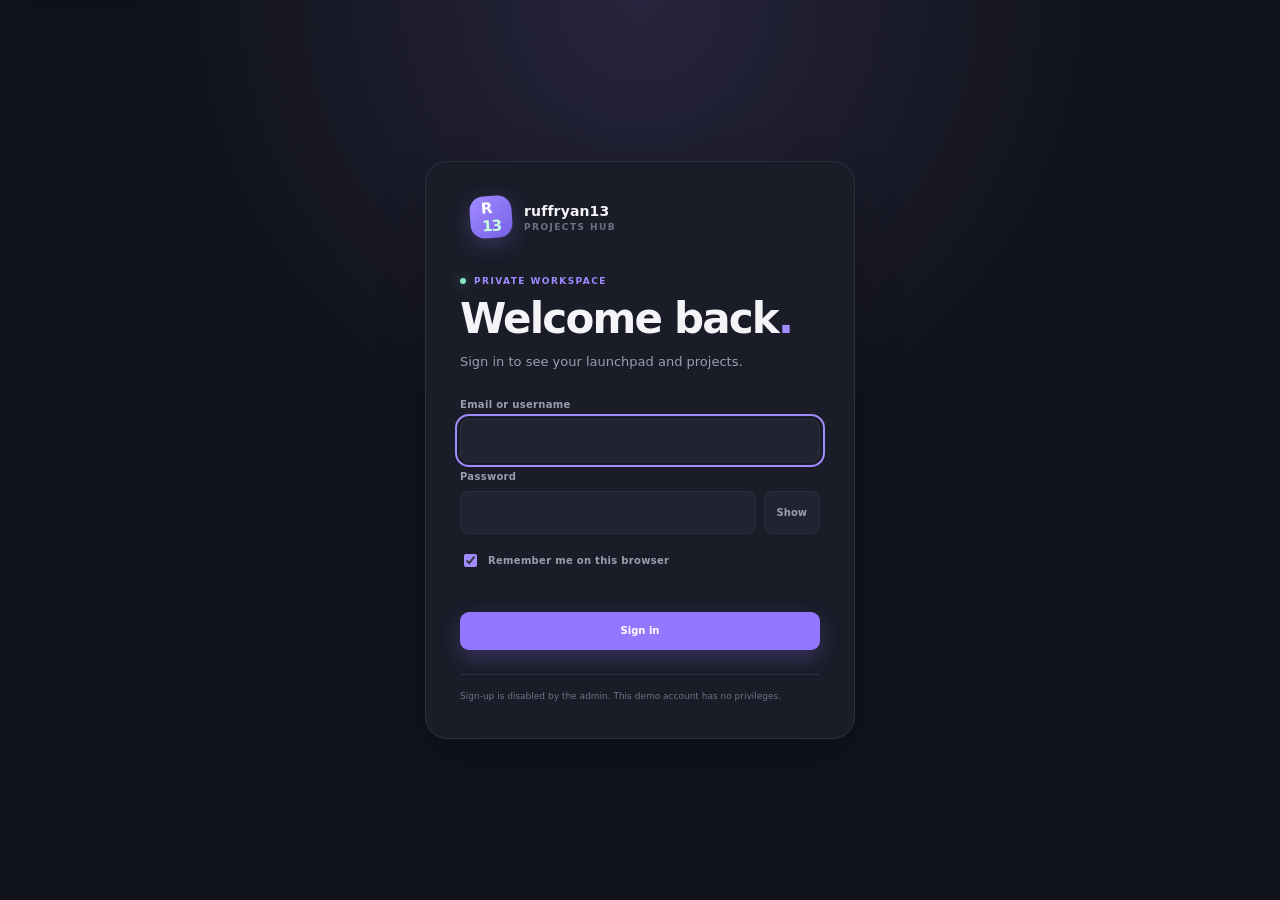
==== commit 2dca607f: "Publish provider setup form" ====
--- a/index.html
+++ b/index.html
@@ -1,68 +1,159 @@
 <!doctype html>
 <html lang="en" data-theme="dark">
-<head>
-<meta charset="utf-8"><meta name="viewport" content="width=device-width,initial-scale=1"><meta name="theme-color" content="#11131b"><meta name="description" content="Ruffryan13 Projects — a personal hub for learning, games, and useful tools."><title>Ruffryan13 Projects</title>
-<link rel="icon" href="ruffryan13-world.png" type="image/png">
-<link rel="stylesheet" href="styles.css?v=auth-gate-20261125">
-<style>
-html.auth-required .app-shell{display:none!important}html.auth-required{overflow:hidden}
-.login-gate{position:fixed;inset:0;z-index:10000;display:grid;place-items:center;padding:20px;background:linear-gradient(145deg,#171923,#0e1017)}
-.login-gate[hidden]{display:none}.login-gate-card{width:min(380px,100%);padding:28px;border:1px solid #34384a;border-radius:18px;background:#1b1e29;box-shadow:0 24px 80px #0007;color:#f4f1ff}.login-gate-card h1{margin:8px 0 8px;font-size:28px}.login-gate-card p{margin:0 0 20px;color:#aaa7b9}.login-gate-form{display:grid;gap:12px}.login-gate-form label{display:grid;gap:7px;font-size:12px;font-weight:700}.login-gate-form input{width:100%;box-sizing:border-box;min-height:44px;border:1px solid #34384a;border-radius:9px;background:#11131b;color:#fff;padding:0 12px}.login-gate-form button{min-height:44px;border:0;border-radius:9px;background:#9277ff;color:#fff;font-weight:800;cursor:pointer}.login-gate-error{min-height:18px;margin:0!important;color:#ff9c9c!important;font-size:12px}.login-gate-note{margin-top:16px!important;font-size:11px}.login-gate-card:focus-within{box-shadow:0 24px 80px #0007,0 0 0 3px #9277ff33}
-</style>
-<script>
-(()=>{const KEY="ruffryan13-test-session";function signedIn(){try{return localStorage.getItem(KEY)==="ruffryan13"}catch(error){return false}}window.__ruffryan13SignedIn=signedIn();if(!window.__ruffryan13SignedIn)document.documentElement.classList.add("auth-required");document.addEventListener("submit",event=>{if(!(event.target instanceof HTMLFormElement)||event.target.id!=="login-form")return;event.preventDefault();event.stopImmediatePropagation();const identity=document.querySelector("#login-email")?.value.trim().toLowerCase()||"";const password=document.querySelector("#login-password")?.value||"";if((identity!=="ruffryan13"&&identity!=="ruffryan13@localhost")||password!=="1234"){const feedback=document.querySelector("#login-feedback");if(feedback)feedback.textContent="Those test account details are not accepted.";document.querySelector("#login-password")?.select();return}try{localStorage.setItem(KEY,"ruffryan13")}catch(error){}unlockLaunchpad()},true);function unlockLaunchpad(){window.__ruffryan13SignedIn=true;document.documentElement.classList.remove("auth-required");document.querySelector("#app-dialog")?.close();document.querySelector("#ruffryan13-login-gate")?.remove();const userLabel=document.querySelector(".user-button span:nth-child(2)");if(userLabel)userLabel.textContent="Signed in";document.querySelector(".user-button")?.setAttribute("aria-label","Ruffryan13 test account signed in — sign out")}
-window.addEventListener("DOMContentLoaded",()=>{if(signedIn())unlockLaunchpad();else{const gate=document.createElement("div");gate.id="ruffryan13-login-gate";gate.className="login-gate";gate.innerHTML=`<main class="login-gate-card" aria-label="Sign in"><div class="eyebrow">RUFFRYAN13 PROJECTS</div><h1>Sign in</h1><p>Sign in to open the launchpad.</p><form class="login-gate-form" id="ruffryan13-login-gate-form"><label>Email or username<input id="ruffryan13-gate-email" name="email" type="text" autocomplete="username" required autofocus></label><label>Password<input id="ruffryan13-gate-password" name="password" type="password" autocomplete="current-password" required></label><button type="submit">Sign in</button><p class="login-gate-error" id="ruffryan13-gate-error" role="alert"></p></form><p class="login-gate-note">Test account only: no privileges. Sign-up is blocked by the admin.</p></main>`;document.body.appendChild(gate);const form=gate.querySelector("form");form.addEventListener("submit",event=>{event.preventDefault();const identity=gate.querySelector("#ruffryan13-gate-email").value.trim().toLowerCase();const password=gate.querySelector("#ruffryan13-gate-password").value;if((identity!=="ruffryan13"&&identity!=="ruffryan13@localhost")||password!=="1234"){gate.querySelector("#ruffryan13-gate-error").textContent="Those test account details are not accepted.";gate.querySelector("#ruffryan13-gate-password").select();return}try{localStorage.setItem(KEY,"ruffryan13")}catch(error){gate.querySelector("#ruffryan13-gate-error").textContent="This browser is blocking saved sign-in.";return}unlockLaunchpad()})}});
-document.addEventListener("click",event=>{const button=event.target.closest?.(".user-button");if(!button||!signedIn())return;event.preventEvent?.();event.preventDefault();event.stopImmediatePropagation();try{localStorage.removeItem(KEY)}catch(error){}window.location.reload()},true);
-})();
-</script>
-<script src="chess.js?v=motion-inline-v1" defer></script><script src="app.js?v=auth-gate-20261125" defer></script><script src="chess-bot-addon.js?v=motion-inline-v1" defer></script>
-</head>
-<body>
-<div class="app-shell">
-<aside class="sidebar" aria-label="Main navigation"><a class="brand" href="#" aria-label="Ruffryan13 Projects home"><span class="brand-mark">R<span>13</span></span><span class="brand-copy"><strong>ruffryan13</strong><small>PROJECTS HUB</small></span></a><div class="side-label">WORKSPACE</div><nav class="side-nav"><button class="nav-item active" data-filter="all"><span>◈</span> Overview</button><button class="nav-item" data-filter="learn"><span>✦</span> Learn</button><button class="nav-item" data-filter="play"><span>▣</span> Play</button><button class="nav-item" data-filter="tools"><span>⌘</span> Tools</button><button class="nav-item" data-filter="connect"><span>⌁</span> Connect</button></nav><div class="side-spacer"></div><div class="sidebar-note"><span class="note-spark">✳</span><p>A little corner of the web, made for you.</p></div><button class="nav-item side-settings" data-open="settings"><span>⚙</span> Settings</button><div class="profile-chip"><span class="avatar">R</span><span><strong>Ruffryan13</strong><small>Personal space</small></span><span class="profile-dot" aria-label="Offline preview"></span></div></aside>
-<main class="main-content"><header class="topbar"><div class="breadcrumbs"><span>Workspace</span><i>/</i><strong id="crumb-current">Overview</strong></div><div class="top-actions"><label class="search-box"><span aria-hidden="true">⌕</span><input id="app-search" type="search" placeholder="Find an app..." aria-label="Find an app"><kbd>/</kbd></label><button class="icon-button" id="theme-toggle" aria-label="Switch to light theme" title="Toggle theme">☼</button><button class="icon-button notification-button" id="notification-toggle" aria-label="Show notifications" title="Notifications">♧<span class="notification-dot"></span></button><button class="user-button" data-open="login"><span class="avatar small">R</span><span>Sign in</span><span aria-hidden="true">⌄</span></button></div></header>
-<div class="page-wrap"><section class="welcome-row"><div class="welcome-copy"><div class="eyebrow"><span class="live-pip"></span> YOUR PERSONAL LAUNCHPAD</div><h1>Make room for <em>what’s next.</em></h1><p>Learn something new, jump into a game, or open a tool. Your projects, all in one place.</p><div class="welcome-actions"><a class="button button-primary" href="#launchpad">Explore your apps <span aria-hidden="true">↘</span></a><button class="button button-quiet" data-open="notes">✎ &nbsp;Quick note</button></div></div><div class="hero-art-wrap"><div class="art-glow"></div><img class="hero-art" src="ruffryan13-world.png" alt="Square, circle-safe pixel-art computer overlooking a colorful block-built world"><span class="art-caption">BUILD YOUR OWN WORLD <b>✳</b></span></div></section>
-<section class="quick-strip" aria-label="Quick status"><div class="quick-item"><span class="quick-icon purple">✦</span><span><strong>Curiosity mode</strong><small>Ready when you are</small></span></div><div class="quick-divider"></div><div class="quick-item"><span class="quick-icon green">▣</span><span><strong>Game shelf</strong><small id="game-status">Chess is ready to play</small></span></div><div class="quick-divider"></div><div class="quick-item"><span class="quick-icon orange">☁</span><span><strong>Connected services</strong><small>None connected yet</small></span></div><button class="strip-arrow" data-open="settings" aria-label="Open settings">↗</button></section>
-<section class="launch-section" id="launchpad"><div class="section-heading"><div><div class="eyebrow">THE GOOD STUFF</div><h2 id="section-title">Your launchpad<span class="heading-dot">.</span></h2></div><div class="view-controls" role="group" aria-label="Filter apps"><button class="filter-chip selected" data-filter="all" aria-pressed="true">All apps <span id="app-count">15</span></button><button class="filter-chip" data-filter="learn" aria-pressed="false">Learn</button><button class="filter-chip" data-filter="play" aria-pressed="false">Play</button><button class="filter-chip" data-filter="tools" aria-pressed="false">Tools</button><button class="filter-chip" data-filter="connect" aria-pressed="false">Connect</button></div></div><div class="app-grid" id="app-grid" aria-live="polite"></div><p class="empty-state" id="empty-state" hidden>No apps match that search. Try another word.</p></section>
-<footer class="page-footer"><span>RUFFRYAN13 PROJECTS <b>•</b> YOUR SPACE ON THE WEB</span><span>Preview build <i>—</i> integrations need setup</span></footer></div></main></div>
-<div class="toast" id="toast" role="status" aria-live="polite"></div><div class="notification-popover" id="notification-popover" hidden><div class="popover-heading"><strong>Notifications</strong><button id="close-notifications" aria-label="Close notifications">×</button></div><p class="notification-empty">You’re all caught up.<br><span>Updates will show here when services are connected.</span></p></div>
-<dialog class="app-dialog" id="app-dialog" aria-labelledby="dialog-title"><button class="dialog-close" id="dialog-close" aria-label="Close">×</button><div class="dialog-icon" id="dialog-icon">✦</div><div class="eyebrow" id="dialog-kicker">APP PREVIEW</div><h2 id="dialog-title">App details</h2><div class="dialog-status" id="dialog-status"></div><p class="dialog-description" id="dialog-description"></p><div id="dialog-extra"></div><div class="dialog-footnote" id="dialog-footnote"></div></dialog>
-<script>(()=>{const grid=document.querySelector('#app-grid');function stagger(){grid?.querySelectorAll('.app-card').forEach((c,i)=>c.style.setProperty('--app-delay',`${Math.min(i*55,330)}ms`))}const o=new MutationObserver(stagger);if(grid)o.observe(grid,{childList:true});stagger();document.addEventListener('click',e=>{const t=e.target.closest('button,.button,a');if(!t||matchMedia('(prefers-reduced-motion: reduce)').matches)return;t.animate([{transform:'scale(1)'},{transform:'scale(.96)'},{transform:'scale(1)'}],{duration:180,easing:'cubic-bezier(.22,1,.36,1)'})});document.querySelectorAll('[data-filter]').forEach(b=>b.addEventListener('click',()=>setTimeout(stagger,20)));document.querySelector('#app-search')?.addEventListener('input',()=>setTimeout(stagger,20))})();</script>
-<style>
-.login-panel{margin-top:14px;padding:17px;border:1px solid var(--line);border-radius:12px;background:var(--page)}
-.login-form{display:grid;gap:12px}
-.login-field{display:grid;gap:6px;color:var(--muted);font-size:10px;font-weight:650}
-.login-field input{width:100%;min-height:40px;padding:0 11px;border:1px solid var(--line);border-radius:8px;background:var(--panel);color:var(--text);font:inherit;font-weight:400}
-.login-password-wrap{display:flex;gap:7px}
-.login-password-wrap input{min-width:0}
-.login-password-toggle{padding:0 10px;border:1px solid var(--line);border-radius:8px;background:var(--panel-2);color:var(--muted);cursor:pointer;font-size:10px}
-.login-submit{width:100%;min-height:40px;margin-top:3px;border:0;border-radius:8px;background:var(--purple-bright);color:#fff;cursor:pointer;font-size:11px;font-weight:750}
-.login-submit:hover{background:#a18bff}
-.login-feedback{min-height:1.5em;margin:0;color:var(--mint);font-size:10px;line-height:1.5}
-.login-signup{margin-top:15px;padding-top:13px;border-top:1px solid var(--line);color:var(--muted);font-size:10px;line-height:1.55}
-.login-signup button{display:block;width:100%;min-height:38px;margin-top:8px;border:1px solid var(--line);border-radius:8px;background:var(--panel-2);color:var(--quiet);font-size:10px;font-weight:700}
-.login-signup p{margin:7px 0 0;color:var(--quiet)}
-.login-submit:focus-visible,.login-password-toggle:focus-visible,.login-signup button:focus-visible{outline:2px solid var(--purple);outline-offset:3px}
-</style>
-<script>
-document.addEventListener("click", (event) => {
-  if (!(event.target instanceof Element)) return;
-  const trigger = event.target.closest('[data-open="login"], [data-app="login"]');
-  if (!trigger) return;
-  event.preventDefault();
-  event.stopImmediatePropagation();
-  const dialog = document.querySelector("#app-dialog");
-  const extra = document.querySelector("#dialog-extra");
-  dialog.classList.remove("chess-dialog");
-  document.querySelector("#dialog-icon").textContent = "⌑";
-  document.querySelector("#dialog-kicker").textContent = "ACCOUNT ACCESS";
-  document.querySelector("#dialog-title").textContent = "Welcome back";
-  document.querySelector("#dialog-status").textContent = "Test account";
-  document.querySelector("#dialog-description").textContent = "Sign in to the Ruffryan13 Projects test account.";
-  document.querySelector("#dialog-footnote").textContent = "Static test login only. The account has no privileges and credentials are checked in this browser.";
-  extra.innerHTML = `<section class="login-panel" aria-label="Sign in"><form class="login-form" id="login-form"><label class="login-field" for="login-email">Email or username<input id="login-email" name="email" type="text" autocomplete="username" required autofocus></label><label class="login-field" for="login-password">Password<span class="login-password-wrap"><input id="login-password" name="password" type="password" autocomplete="current-password" required><button class="login-password-toggle" id="login-password-toggle" type="button" aria-pressed="false">Show</button></span></label><button class="login-submit" type="submit">Sign in</button><p class="login-feedback" id="login-feedback" role="status" aria-live="polite"></p></form><div class="login-signup"><span>New here?</span><button type="button" disabled aria-disabled="true">Sign-up disabled</button><p>New registrations are blocked by the admin for now.</p></div></section>`;
-  dialog.showModal();
-}, true);
-document.addEventListener("click", (event) => {if (!(event.target instanceof Element)) return;const toggle=event.target.closest("#login-password-toggle");if(!toggle)return;const password=document.querySelector("#login-password");const visible=password.type=== "password";password.type=visible?"text":"password";toggle.textContent=visible?"Hide":"Show";toggle.setAttribute("aria-pressed",String(visible));});
-</script>
-</body></html>
+  <head>
+    <meta charset="utf-8">
+    <meta name="viewport" content="width=device-width, initial-scale=1">
+    <meta name="theme-color" content="#11131b">
+    <meta name="description" content="Ruffryan13 Projects — a personal hub for learning, games, and useful tools.">
+    <title>Ruffryan13 Projects</title>
+    <link rel="icon" href="ruffryan13-world.png" type="image/png">
+    <link rel="stylesheet" href="styles.css?v=4c70fb8">
+    <link rel="stylesheet" href="motion.css?v=test-login-20261125-1">
+    <script src="auth.js?v=login-gate-20261125-1" defer></script>
+    <script src="chess.js?v=4c70fb8" defer></script>
+    <script src="app.js?v=vlc-card-20261124" defer></script>
+    <script src="app-features.js?v=test-login-20261125-1" defer></script>
+  </head>
+  <body>
+    <main class="auth-gate" id="auth-gate" aria-labelledby="auth-title">
+      <div class="auth-card">
+        <div class="brand auth-brand" aria-label="Ruffryan13 Projects">
+          <span class="brand-mark">R<span>13</span></span>
+          <span class="brand-copy"><strong>ruffryan13</strong><small>PROJECTS HUB</small></span>
+        </div>
+        <div class="eyebrow"><span class="live-pip"></span> PRIVATE WORKSPACE</div>
+        <h1 id="auth-title">Welcome back<span class="heading-dot">.</span></h1>
+        <p class="auth-intro">Sign in to see your launchpad and projects.</p>
+        <form class="auth-form" id="auth-form">
+          <label for="auth-identity">Email or username</label>
+          <input id="auth-identity" name="identity" type="text" autocomplete="username" required autofocus>
+          <label for="auth-password">Password</label>
+          <div class="auth-password-row">
+            <input id="auth-password" name="password" type="password" autocomplete="current-password" required>
+            <button class="auth-password-toggle" id="auth-password-toggle" type="button" aria-pressed="false">Show</button>
+          </div>
+          <label class="auth-remember"><input id="auth-remember" type="checkbox" checked> Remember me on this browser</label>
+          <p class="auth-feedback" id="auth-feedback" role="alert" aria-live="polite"></p>
+          <button class="button button-primary auth-submit" type="submit">Sign in</button>
+        </form>
+        <p class="auth-note">Sign-up is disabled by the admin. This demo account has no privileges.</p>
+      </div>
+    </main>
+    <a class="skip-link" href="#main-content">Skip to content</a>
+    <div class="app-shell" id="launchpad-shell" hidden>
+      <aside class="sidebar" aria-label="Main navigation">
+        <a class="brand" href="#" aria-label="Ruffryan13 Projects home">
+          <span class="brand-mark">R<span>13</span></span>
+          <span class="brand-copy"><strong>ruffryan13</strong><small>PROJECTS HUB</small></span>
+        </a>
+
+        <div class="side-label">WORKSPACE</div>
+        <nav class="side-nav">
+          <button class="nav-item active" data-filter="all" aria-pressed="true"><span aria-hidden="true">◈</span> Overview</button>
+          <button class="nav-item" data-filter="learn" aria-pressed="false"><span aria-hidden="true">✦</span> Learn</button>
+          <button class="nav-item" data-filter="play" aria-pressed="false"><span aria-hidden="true">▣</span> Play</button>
+          <button class="nav-item" data-filter="tools" aria-pressed="false"><span aria-hidden="true">⌘</span> Tools</button>
+          <button class="nav-item" data-filter="connect" aria-pressed="false"><span aria-hidden="true">⌁</span> Connect</button>
+        </nav>
+
+        <div class="side-spacer"></div>
+        <div class="sidebar-note">
+          <span class="note-spark">✳</span>
+          <p>A little corner of the web, made for you.</p>
+        </div>
+        <button class="nav-item side-settings" data-open="settings"><span>⚙</span> Settings</button>
+        <div class="profile-chip">
+          <span class="avatar">R</span>
+          <span><strong>Ruffryan13</strong><small>Personal space</small></span>
+          <span class="profile-dot" aria-label="Offline preview"></span>
+        </div>
+      </aside>
+
+      <main class="main-content" id="main-content" tabindex="-1">
+        <header class="topbar">
+          <div class="breadcrumbs"><span>Workspace</span><i>/</i><strong id="crumb-current">Overview</strong></div>
+          <div class="top-actions">
+            <label class="search-box">
+              <span aria-hidden="true">⌕</span>
+              <input id="app-search" type="search" placeholder="Find an app..." aria-label="Find an app">
+              <kbd>/</kbd>
+            </label>
+            <button class="icon-button" id="theme-toggle" aria-label="Switch to light theme" title="Toggle theme">☼</button>
+            <button class="icon-button notification-button" id="notification-toggle" aria-label="Show notifications" title="Notifications">
+              ♧<span class="notification-dot"></span>
+            </button>
+            <button class="user-button" data-open="login"><span class="avatar small">R</span><span>Sign in</span><span aria-hidden="true">⌄</span></button>
+          </div>
+        </header>
+
+        <div class="page-wrap">
+          <section class="welcome-row">
+            <div class="welcome-copy">
+              <div class="eyebrow"><span class="live-pip"></span> YOUR PERSONAL LAUNCHPAD</div>
+              <h1>Make room for <em>what’s next.</em></h1>
+              <p>Learn something new, jump into a game, or open a tool. Your projects, all in one place.</p>
+              <div class="welcome-actions">
+                <a class="button button-primary" href="#launchpad">Explore your apps <span aria-hidden="true">↘</span></a>
+                <button class="button button-quiet" data-open="notes">✎ &nbsp;Quick note</button>
+              </div>
+            </div>
+            <div class="hero-art-wrap">
+              <div class="art-glow"></div>
+              <img class="hero-art" src="ruffryan13-world.png" alt="Square, circle-safe pixel-art computer overlooking a colorful block-built world">
+              <span class="art-caption">BUILD YOUR OWN WORLD <b>✳</b></span>
+            </div>
+          </section>
+
+          <section class="quick-strip" aria-label="Quick status">
+            <div class="quick-item"><span class="quick-icon purple">✦</span><span><strong>Curiosity mode</strong><small>Ready when you are</small></span></div>
+            <div class="quick-divider"></div>
+            <div class="quick-item"><span class="quick-icon green">▣</span><span><strong>Game shelf</strong><small id="game-status">Chess is ready to play</small></span></div>
+            <div class="quick-divider"></div>
+            <div class="quick-item"><span class="quick-icon orange">☁</span><span><strong>Connected services</strong><small>None connected yet</small></span></div>
+            <button class="strip-arrow" data-open="settings" aria-label="Open settings">↗</button>
+          </section>
+
+          <section class="launch-section" id="launchpad">
+            <div class="section-heading">
+              <div>
+                <div class="eyebrow">THE GOOD STUFF</div>
+                <h2 id="section-title">Your launchpad<span class="heading-dot">.</span></h2>
+              </div>
+              <div class="view-controls" role="group" aria-label="Filter apps">
+                <button class="filter-chip selected" data-filter="all" aria-pressed="true">All apps <span id="app-count">15</span></button>
+                <button class="filter-chip" data-filter="learn" aria-pressed="false">Learn</button>
+                <button class="filter-chip" data-filter="play" aria-pressed="false">Play</button>
+                <button class="filter-chip" data-filter="tools" aria-pressed="false">Tools</button>
+                <button class="filter-chip" data-filter="connect" aria-pressed="false">Connect</button>
+              </div>
+            </div>
+            <div class="app-grid" id="app-grid" aria-live="polite"></div>
+            <p class="empty-state" id="empty-state" hidden>No apps match that search. Try another word.</p>
+          </section>
+
+          <footer class="page-footer">
+            <span>RUFFRYAN13 PROJECTS <b>•</b> YOUR SPACE ON THE WEB</span>
+            <span>Preview build <i>—</i> integrations need setup</span>
+          </footer>
+        </div>
+      </main>
+    </div>
+
+    <div class="toast" id="toast" role="status" aria-live="polite"></div>
+    <div class="notification-popover" id="notification-popover" hidden>
+      <div class="popover-heading"><strong>Notifications</strong><button id="close-notifications" aria-label="Close notifications">×</button></div>
+      <p class="notification-empty">You’re all caught up.<br><span>Updates will show here when services are connected.</span></p>
+    </div>
+
+    <dialog class="app-dialog" id="app-dialog" aria-labelledby="dialog-title">
+      <button class="dialog-close" id="dialog-close" aria-label="Close">×</button>
+      <div class="dialog-icon" id="dialog-icon">✦</div>
+      <div class="eyebrow" id="dialog-kicker">APP PREVIEW</div>
+      <h2 id="dialog-title">App details</h2>
+      <div class="dialog-status" id="dialog-status"></div>
+      <p class="dialog-description" id="dialog-description"></p>
+      <div id="dialog-extra"></div>
+      <div class="dialog-footnote" id="dialog-footnote"></div>
+    </dialog>
+  </body>
+</html>
--- a/styles.css
+++ b/styles.css
@@ -1,3 +1,4 @@
+/* Generated using AppDeploy UI skill */
 :root {
   color-scheme: dark;
   --page: #11131b;
@@ -38,6 +39,26 @@
 * { box-sizing: border-box; }
 html { scroll-behavior: smooth; }
 body { margin: 0; min-width: 320px; background: var(--page); color: var(--text); }
+.auth-gate { display: grid; min-height: 100vh; place-items: center; padding: 24px; background: radial-gradient(circle at 50% 0%, color-mix(in srgb, var(--purple) 15%, transparent), transparent 42%), var(--page); }
+.auth-gate[hidden], .app-shell[hidden] { display: none; }
+.auth-card { width: min(430px, 100%); padding: 34px; border: 1px solid var(--line); border-radius: 22px; background: var(--panel); box-shadow: var(--shadow); }
+.auth-brand { padding: 0 0 32px; }
+.auth-card h1 { margin: 9px 0 10px; font-size: clamp(30px, 6vw, 42px); letter-spacing: -1.8px; }
+.auth-intro { margin: 0 0 26px; color: var(--muted); font-size: 13px; line-height: 1.6; }
+.auth-form { display: grid; gap: 9px; }
+.auth-form label { color: var(--muted); font-size: 10px; font-weight: 700; letter-spacing: .03em; }
+.auth-form input[type="text"], .auth-form input[type="password"] { width: 100%; min-height: 43px; padding: 0 12px; border: 1px solid var(--line); border-radius: 9px; background: var(--panel-2); color: var(--text); font: inherit; }
+.auth-password-row { display: flex; gap: 8px; }
+.auth-password-row input { min-width: 0; flex: 1; }
+.auth-password-toggle { padding: 0 12px; border: 1px solid var(--line); border-radius: 9px; background: var(--panel-2); color: var(--muted); cursor: pointer; font-size: 10px; font-weight: 700; }
+.auth-remember { display: flex; align-items: center; gap: 8px; margin: 8px 0 2px; cursor: pointer; }
+.auth-remember input { accent-color: var(--purple); }
+.auth-submit { width: 100%; margin-top: 5px; }
+.auth-feedback { min-height: 1.4em; margin: 3px 0 0; color: #f2aaaa; font-size: 10px; line-height: 1.5; }
+.auth-note { margin: 24px 0 0; padding-top: 15px; border-top: 1px solid var(--line); color: var(--quiet); font-size: 9px; line-height: 1.55; }
+.skip-link { position: fixed; z-index: 20; top: 10px; left: 10px; padding: 10px 13px; transform: translateY(-160%); border: 1px solid var(--line); border-radius: 9px; background: var(--panel); color: var(--text); box-shadow: var(--shadow); }
+.skip-link:focus { transform: translateY(0); }
+#main-content:focus { outline: none; }
 button, input, textarea { font: inherit; }
 button, a { -webkit-tap-highlight-color: transparent; }
 button { color: inherit; }
@@ -209,9 +230,10 @@
 .chess-draw-claim { justify-content: space-between; }
 .module-box { margin-top: 13px; padding: 13px; border: 1px solid var(--line); border-radius: 11px; background: var(--page); }
 .module-box label { display: block; margin-bottom: 8px; color: var(--muted); font-size: 10px; font-weight: 650; }
-.module-box textarea, .module-box input { width: 100%; border: 1px solid var(--line); border-radius: 8px; background: var(--panel); color: var(--text); font-size: 11px; }
+.module-box textarea, .module-box input, .module-box select { width: 100%; border: 1px solid var(--line); border-radius: 8px; background: var(--panel); color: var(--text); font-size: 11px; }
 .module-box textarea { min-height: 105px; padding: 10px; resize: vertical; }
 .module-box input { min-height: 37px; padding: 0 10px; }
+.module-box select { min-height: 37px; padding: 0 10px; }
 .module-box .button { margin-top: 9px; }
 .module-output { margin: 10px 0 0; color: var(--muted); font-size: 10px; line-height: 1.55; }
 .module-box .local-note { margin: 9px 0 0; color: var(--quiet); font-size: 9px; line-height: 1.5; }
--- a/motion.css
+++ b/motion.css
@@ -0,0 +1,752 @@
+html[data-motion="full"] .motion-reveal {
+  opacity: 0;
+  transform: translateY(14px);
+  transition: opacity .48s ease, transform .48s cubic-bezier(.2, .75, .25, 1);
+  transition-delay: calc(var(--reveal-index, 0) * 28ms);
+}
+
+html[data-motion="full"] .motion-reveal.is-visible {
+  opacity: 1;
+  transform: translateY(0);
+}
+
+html[data-motion="full"] body {
+  animation: page-arrive .45s ease-out both;
+}
+
+html[data-motion="full"] .quick-item {
+  transition: transform .22s cubic-bezier(.2, .8, .2, 1);
+}
+
+html[data-motion="full"] .quick-item:hover {
+  transform: translateY(-2px);
+}
+
+html[data-motion="full"] .quick-icon,
+html[data-motion="full"] .note-spark,
+html[data-motion="full"] .strip-arrow,
+html[data-motion="full"] .card-arrow,
+html[data-motion="full"] .dialog-close,
+html[data-motion="full"] .chess-control,
+html[data-motion="full"] .chess-promotion-choice,
+html[data-motion="full"] .room-tab,
+html[data-motion="full"] .toggle-button,
+html[data-motion="full"] .filter-chip,
+html[data-motion="full"] .user-button,
+html[data-motion="full"] .search-box,
+html[data-motion="full"] input,
+html[data-motion="full"] textarea,
+html[data-motion="full"] select {
+  transition: color .2s ease, background-color .2s ease, border-color .2s ease,
+    box-shadow .2s ease, transform .2s cubic-bezier(.2, .8, .2, 1);
+}
+
+html[data-motion="full"] .quick-icon { transition: transform .22s cubic-bezier(.2, .8, .2, 1); }
+html[data-motion="full"] .quick-item:hover .quick-icon { transform: rotate(-8deg) scale(1.08); }
+html[data-motion="full"] .note-spark { display: inline-block; }
+html[data-motion="full"] .sidebar-note:hover .note-spark { animation: spark-turn .55s ease both; }
+html[data-motion="full"] .strip-arrow:hover,
+html[data-motion="full"] .dialog-close:hover { transform: rotate(8deg) scale(1.06); }
+html[data-motion="full"] .search-box:focus-within { border-color: var(--purple); box-shadow: 0 0 0 3px color-mix(in srgb, var(--purple) 16%, transparent); }
+html[data-motion="full"] .chess-square:hover:not(:disabled) { filter: brightness(1.08); }
+html[data-motion="full"] .room-tab:hover,
+html[data-motion="full"] .filter-chip:hover,
+html[data-motion="full"] .chess-control:hover:not(:disabled),
+html[data-motion="full"] .toggle-button:hover { transform: translateY(-1px); }
+
+html[data-motion="full"] .notification-popover:not([hidden]) {
+  animation: popover-arrive .2s cubic-bezier(.2, .8, .2, 1) both;
+}
+
+html[data-motion="full"] .toast.visible {
+  animation: toast-arrive .22s cubic-bezier(.2, .8, .2, 1) both;
+}
+
+html[data-motion="full"] .card-status,
+html[data-motion="full"] .dialog-status {
+  transition: color .2s ease, background-color .2s ease, border-color .2s ease;
+}
+
+.app-card {
+  transform-origin: center bottom;
+  transition: border-color .2s ease, box-shadow .2s ease, transform .2s cubic-bezier(.2, .8, .2, 1);
+}
+
+.app-card:hover {
+  transform: translateY(-4px);
+  box-shadow: 0 12px 28px #00000020;
+}
+
+.app-card:hover .app-icon {
+  transform: rotate(-5deg) scale(1.06);
+  border-color: color-mix(in srgb, var(--purple) 55%, var(--line));
+}
+
+.app-icon {
+  transition: transform .24s cubic-bezier(.2, .8, .2, 1), border-color .2s ease;
+}
+
+.nav-item {
+  transition: background .18s ease, color .18s ease, transform .18s ease;
+}
+
+.nav-item:hover {
+  transform: translateX(2px);
+}
+
+.nav-item.active {
+  animation: nav-select .24s ease-out;
+}
+
+.app-card:active {
+  transform: translateY(-1px) scale(.985);
+}
+
+.chess-square {
+  transition: background-color .18s ease, box-shadow .18s ease;
+}
+
+.chess-square.is-last-move .chess-piece {
+  animation: chess-highlight .36s ease-out both;
+}
+
+.dialog-status.local-ready::before {
+  background: var(--mint);
+}
+
+.dialog-status.setup-only::before {
+  background: var(--orange);
+}
+
+.live-pip {
+  animation: pip-pulse 2.6s ease-in-out infinite;
+}
+
+.art-glow {
+  animation: glow-breathe 7s ease-in-out infinite alternate;
+}
+
+.hero-art {
+  animation: art-float 6s ease-in-out infinite;
+  transform-origin: 50% 65%;
+}
+
+.filter-chip.selected {
+  animation: chip-pop .22s cubic-bezier(.2, .8, .2, 1) both;
+}
+
+.button:active,
+.icon-button:active {
+  transform: scale(.96);
+}
+
+.app-dialog[open] {
+  animation: dialog-arrive .22s cubic-bezier(.2, .8, .2, 1) both;
+}
+
+.app-dialog[open]::backdrop {
+  animation: backdrop-arrive .18s ease-out both;
+}
+
+.feature-module {
+  animation: module-arrive .24s ease-out both;
+}
+
+.feature-heading {
+  margin: 0 0 5px;
+  font-size: 15px;
+  letter-spacing: -.025em;
+}
+
+.feature-intro {
+  margin: 0 0 13px;
+  color: var(--muted);
+  font-size: 10px;
+  line-height: 1.55;
+}
+
+.feature-module h4 {
+  margin: 13px 0 6px;
+  font-size: 13px;
+}
+
+.feature-module input,
+.feature-module textarea,
+.feature-module select,
+.settings-row select {
+  min-width: 0;
+  border: 1px solid var(--line);
+  border-radius: 8px;
+  background: var(--panel);
+  color: var(--text);
+  font: inherit;
+}
+
+.feature-module input,
+.feature-module select,
+.settings-row select {
+  min-height: 36px;
+  padding: 0 9px;
+}
+
+.feature-module textarea {
+  width: 100%;
+  padding: 9px;
+  resize: vertical;
+  line-height: 1.5;
+}
+
+.feature-form {
+  display: grid;
+  gap: 9px;
+  margin: 12px 0;
+}
+
+.feature-form label,
+.feature-module > label {
+  display: grid;
+  gap: 6px;
+  color: var(--muted);
+  font-size: 10px;
+  font-weight: 650;
+}
+
+.feature-form .button,
+.feature-module > .button {
+  justify-self: start;
+}
+
+.feature-toolbar {
+  display: flex;
+  flex-wrap: wrap;
+  align-items: center;
+  gap: 7px;
+  margin: 10px 0;
+}
+
+.feature-toolbar input[type="search"] {
+  flex: 1 1 130px;
+}
+
+.feature-list {
+  display: grid;
+  gap: 7px;
+  margin-top: 12px;
+}
+
+.feature-row {
+  display: flex;
+  align-items: center;
+  justify-content: space-between;
+  gap: 12px;
+  padding: 10px;
+  border: 1px solid var(--line);
+  border-radius: 9px;
+  background: var(--panel);
+  animation: row-arrive .2s ease-out both;
+}
+
+.feature-row-copy {
+  min-width: 0;
+}
+
+.feature-row-copy strong {
+  display: block;
+  font-size: 10px;
+}
+
+.feature-row-copy p,
+.feature-row > p {
+  margin: 4px 0 0;
+  color: var(--muted);
+  font-size: 9px;
+  line-height: 1.5;
+  overflow-wrap: anywhere;
+}
+
+.feature-row-actions {
+  display: flex;
+  flex: 0 0 auto;
+  flex-wrap: wrap;
+  justify-content: flex-end;
+  gap: 5px;
+}
+
+.small-control {
+  display: inline-flex;
+  min-height: 30px;
+  align-items: center;
+  justify-content: center;
+  padding: 0 9px;
+  border: 1px solid var(--line);
+  border-radius: 7px;
+  background: var(--panel-2);
+  color: var(--muted);
+  cursor: pointer;
+  font: inherit;
+  font-size: 9px;
+  text-decoration: none;
+  transition: transform .16s ease, border-color .16s ease, color .16s ease;
+}
+
+.small-control:hover:not(:disabled) {
+  transform: translateY(-1px);
+  border-color: var(--purple);
+  color: var(--text);
+}
+
+.small-control:disabled,
+.disabled-link {
+  cursor: not-allowed;
+  opacity: .5;
+}
+
+.empty-module {
+  margin: 10px 0;
+  color: var(--quiet);
+  font-size: 10px;
+  line-height: 1.55;
+}
+
+.study-lesson {
+  margin-top: 13px;
+  padding: 12px;
+  border: 1px solid var(--line);
+  border-radius: 9px;
+  background: var(--panel);
+}
+
+.study-lesson > p {
+  color: var(--muted);
+  font-size: 10px;
+  line-height: 1.6;
+}
+
+.study-question {
+  color: var(--text) !important;
+  font-weight: 700;
+}
+
+.study-choices {
+  display: grid;
+  gap: 6px;
+}
+
+.study-choice {
+  padding: 8px 10px;
+  border: 1px solid var(--line);
+  border-radius: 7px;
+  background: var(--panel-2);
+  color: var(--muted);
+  cursor: pointer;
+  text-align: left;
+  font-size: 10px;
+  transition: border-color .16s ease, transform .16s ease;
+}
+
+.study-choice:hover {
+  transform: translateX(2px);
+  border-color: var(--purple);
+}
+
+.study-choice.correct {
+  border-color: var(--mint);
+  background: color-mix(in srgb, var(--mint) 12%, var(--panel));
+  color: var(--text);
+}
+
+.study-choice.incorrect {
+  border-color: #e87979;
+  background: color-mix(in srgb, #e87979 12%, var(--panel));
+}
+
+.study-feedback {
+  padding: 8px;
+  border-radius: 7px;
+  background: var(--panel-2);
+}
+
+.study-feedback.success {
+  color: var(--mint);
+}
+
+.study-score {
+  color: var(--purple);
+  font-size: 10px;
+  font-weight: 750;
+}
+
+.email-layout,
+.notes-layout,
+.files-layout {
+  display: grid;
+  grid-template-columns: minmax(120px, .75fr) minmax(0, 1.25fr);
+  gap: 9px;
+  margin-top: 12px;
+}
+
+.email-list,
+.notes-list,
+.files-list,
+.email-preview,
+.file-preview {
+  min-width: 0;
+  max-height: 280px;
+  padding: 8px;
+  overflow: auto;
+  border: 1px solid var(--line);
+  border-radius: 9px;
+  background: var(--panel);
+}
+
+.email-item,
+.note-item,
+.file-item {
+  display: block;
+  width: 100%;
+  margin-bottom: 5px;
+  padding: 8px;
+  overflow: hidden;
+  border: 1px solid transparent;
+  border-radius: 7px;
+  background: var(--panel-2);
+  color: var(--muted);
+  cursor: pointer;
+  text-align: left;
+  text-overflow: ellipsis;
+  font: inherit;
+  font-size: 9px;
+}
+
+.email-item:hover,
+.email-item.selected,
+.note-item:hover,
+.note-item.selected,
+.file-item:hover {
+  border-color: var(--purple);
+  color: var(--text);
+}
+
+.email-preview h4,
+.file-preview h4 {
+  margin-top: 4px;
+  overflow-wrap: anywhere;
+}
+
+.email-meta {
+  margin: 5px 0;
+  color: var(--quiet);
+  font-size: 9px;
+  overflow-wrap: anywhere;
+}
+
+.email-body-preview,
+.file-text-preview {
+  max-height: 190px;
+  overflow: auto;
+  color: var(--muted);
+  white-space: pre-wrap;
+  overflow-wrap: anywhere;
+  font: 10px/1.55 ui-monospace, SFMono-Regular, Consolas, monospace;
+}
+
+.note-editor {
+  align-content: start;
+}
+
+.note-item {
+  white-space: nowrap;
+}
+
+.calendar-form {
+  grid-template-columns: repeat(2, minmax(0, 1fr));
+  align-items: end;
+}
+
+.calendar-form label:nth-child(3),
+.calendar-form button {
+  grid-column: 1 / -1;
+}
+
+.calendar-form input[type="file"] {
+  max-width: 100%;
+  color: var(--muted);
+  font-size: 9px;
+}
+
+.media-stage {
+  display: grid;
+  min-height: 100px;
+  margin-top: 12px;
+  place-items: center;
+  overflow: hidden;
+  border: 1px solid var(--line);
+  border-radius: 9px;
+  background: #08090d;
+}
+
+.media-stage audio {
+  width: min(100%, 440px);
+  padding: 10px;
+}
+
+.media-stage video {
+  display: block;
+  width: 100%;
+  max-height: 360px;
+  background: #000;
+}
+
+.media-stage .local-note {
+  max-width: 100%;
+  padding: 0 10px 8px;
+  overflow-wrap: anywhere;
+}
+
+.file-image-preview {
+  display: block;
+  max-width: 100%;
+  max-height: 220px;
+  margin: 8px auto;
+  object-fit: contain;
+}
+
+.room-tabs {
+  display: flex;
+  flex-wrap: wrap;
+  gap: 6px;
+  margin: 12px 0;
+}
+
+.room-tab {
+  padding: 7px 10px;
+  border: 1px solid var(--line);
+  border-radius: 7px;
+  background: var(--panel);
+  color: var(--muted);
+  cursor: pointer;
+  font-size: 9px;
+}
+
+.room-tab.selected {
+  border-color: var(--purple);
+  color: var(--text);
+}
+
+.room-conversation {
+  display: grid;
+  max-height: 250px;
+  gap: 7px;
+  padding: 8px;
+  overflow: auto;
+  border: 1px solid var(--line);
+  border-radius: 9px;
+  background: var(--panel);
+}
+
+.room-message-bubble {
+  justify-self: start;
+  max-width: 90%;
+  padding: 8px 10px;
+  border: 1px solid var(--line);
+  border-radius: 9px 9px 9px 3px;
+  background: var(--panel-2);
+  animation: row-arrive .2s ease-out both;
+}
+
+.room-message-bubble p {
+  margin: 0;
+  color: var(--text);
+  font-size: 10px;
+  line-height: 1.5;
+  overflow-wrap: anywhere;
+}
+
+.room-message-bubble small {
+  display: block;
+  margin-top: 5px;
+  color: var(--quiet);
+  font-size: 8px;
+}
+
+.module-output {
+  margin: 12px 0;
+  padding: 10px;
+  border: 1px solid var(--line);
+  border-radius: 8px;
+  background: var(--panel);
+  color: var(--text);
+  white-space: pre-wrap;
+  font-size: 10px;
+  line-height: 1.6;
+}
+
+.settings-row {
+  flex-wrap: wrap;
+}
+
+.settings-profile {
+  display: grid;
+  grid-template-columns: minmax(0, 1fr) auto;
+}
+
+.settings-profile label {
+  grid-column: 1 / -1;
+}
+
+.login-form {
+  max-width: 360px;
+}
+
+.login-status {
+  margin: 9px 0;
+  padding: 9px 10px;
+  border: 1px solid var(--line);
+  border-radius: 8px;
+  font-size: 10px;
+  line-height: 1.5;
+}
+
+.login-status.error {
+  border-color: #e87979;
+  background: color-mix(in srgb, #e87979 10%, var(--panel));
+  color: #f2aaaa;
+}
+
+.login-status.success {
+  border-color: var(--mint);
+  background: color-mix(in srgb, var(--mint) 10%, var(--panel));
+  color: var(--mint);
+}
+
+.login-status[hidden] {
+  display: none;
+}
+
+.notification-event {
+  color: var(--muted);
+  font-size: 9px;
+}
+
+@keyframes pip-pulse {
+  0%, 100% { opacity: .65; transform: scale(.9); }
+  50% { opacity: 1; transform: scale(1.18); }
+}
+
+@keyframes glow-breathe {
+  from { opacity: .62; transform: scale(.94); }
+  to { opacity: 1; transform: scale(1.06); }
+}
+
+@keyframes dialog-arrive {
+  from { opacity: 0; transform: translateY(12px) scale(.985); }
+  to { opacity: 1; transform: translateY(0) scale(1); }
+}
+
+@keyframes backdrop-arrive {
+  from { opacity: 0; }
+  to { opacity: 1; }
+}
+
+@keyframes module-arrive {
+  from { opacity: 0; transform: translateY(6px); }
+  to { opacity: 1; transform: translateY(0); }
+}
+
+@keyframes row-arrive {
+  from { opacity: 0; transform: translateY(4px); }
+  to { opacity: 1; transform: translateY(0); }
+}
+
+@keyframes chess-highlight {
+  from { transform: scale(.9); }
+  to { transform: scale(1); }
+}
+
+@keyframes art-float {
+  0%, 100% { transform: translateY(0) rotate(0); }
+  50% { transform: translateY(-6px) rotate(.6deg); }
+}
+
+@keyframes chip-pop {
+  from { transform: scale(.96); }
+  to { transform: scale(1); }
+}
+
+@keyframes nav-select {
+  from { transform: translateX(-4px); opacity: .75; }
+  to { transform: translateX(0); opacity: 1; }
+}
+
+@keyframes page-arrive {
+  from { opacity: .94; }
+  to { opacity: 1; }
+}
+
+@keyframes popover-arrive {
+  from { opacity: 0; transform: translateY(-6px) scale(.98); }
+  to { opacity: 1; transform: translateY(0) scale(1); }
+}
+
+@keyframes toast-arrive {
+  from { opacity: 0; transform: translateY(12px) scale(.98); }
+  to { opacity: 1; transform: translateY(0) scale(1); }
+}
+
+@keyframes spark-turn {
+  0% { transform: rotate(0) scale(.85); }
+  70% { transform: rotate(190deg) scale(1.15); }
+  100% { transform: rotate(180deg) scale(1); }
+}
+
+@media (max-width: 620px) {
+  .email-layout,
+  .notes-layout,
+  .files-layout {
+    grid-template-columns: minmax(0, 1fr);
+  }
+
+  .email-list,
+  .notes-list,
+  .files-list {
+    max-height: 120px;
+  }
+
+  .calendar-form {
+    grid-template-columns: minmax(0, 1fr);
+  }
+
+  .calendar-form label:nth-child(3),
+  .calendar-form button {
+    grid-column: auto;
+  }
+
+  .feature-row {
+    align-items: flex-start;
+  }
+}
+
+html[data-motion="reduced"] *,
+html[data-motion="reduced"] *::before,
+html[data-motion="reduced"] *::after {
+  scroll-behavior: auto !important;
+  animation-duration: .01ms !important;
+  animation-iteration-count: 1 !important;
+  transition-duration: .01ms !important;
+}
+
+@media (prefers-reduced-motion: reduce) {
+  *,
+  *::before,
+  *::after {
+    scroll-behavior: auto !important;
+    animation-duration: .01ms !important;
+    animation-iteration-count: 1 !important;
+    transition-duration: .01ms !important;
+  }
+
+  html[data-motion="full"] .motion-reveal {
+    opacity: 1;
+    transform: none;
+  }
+}
